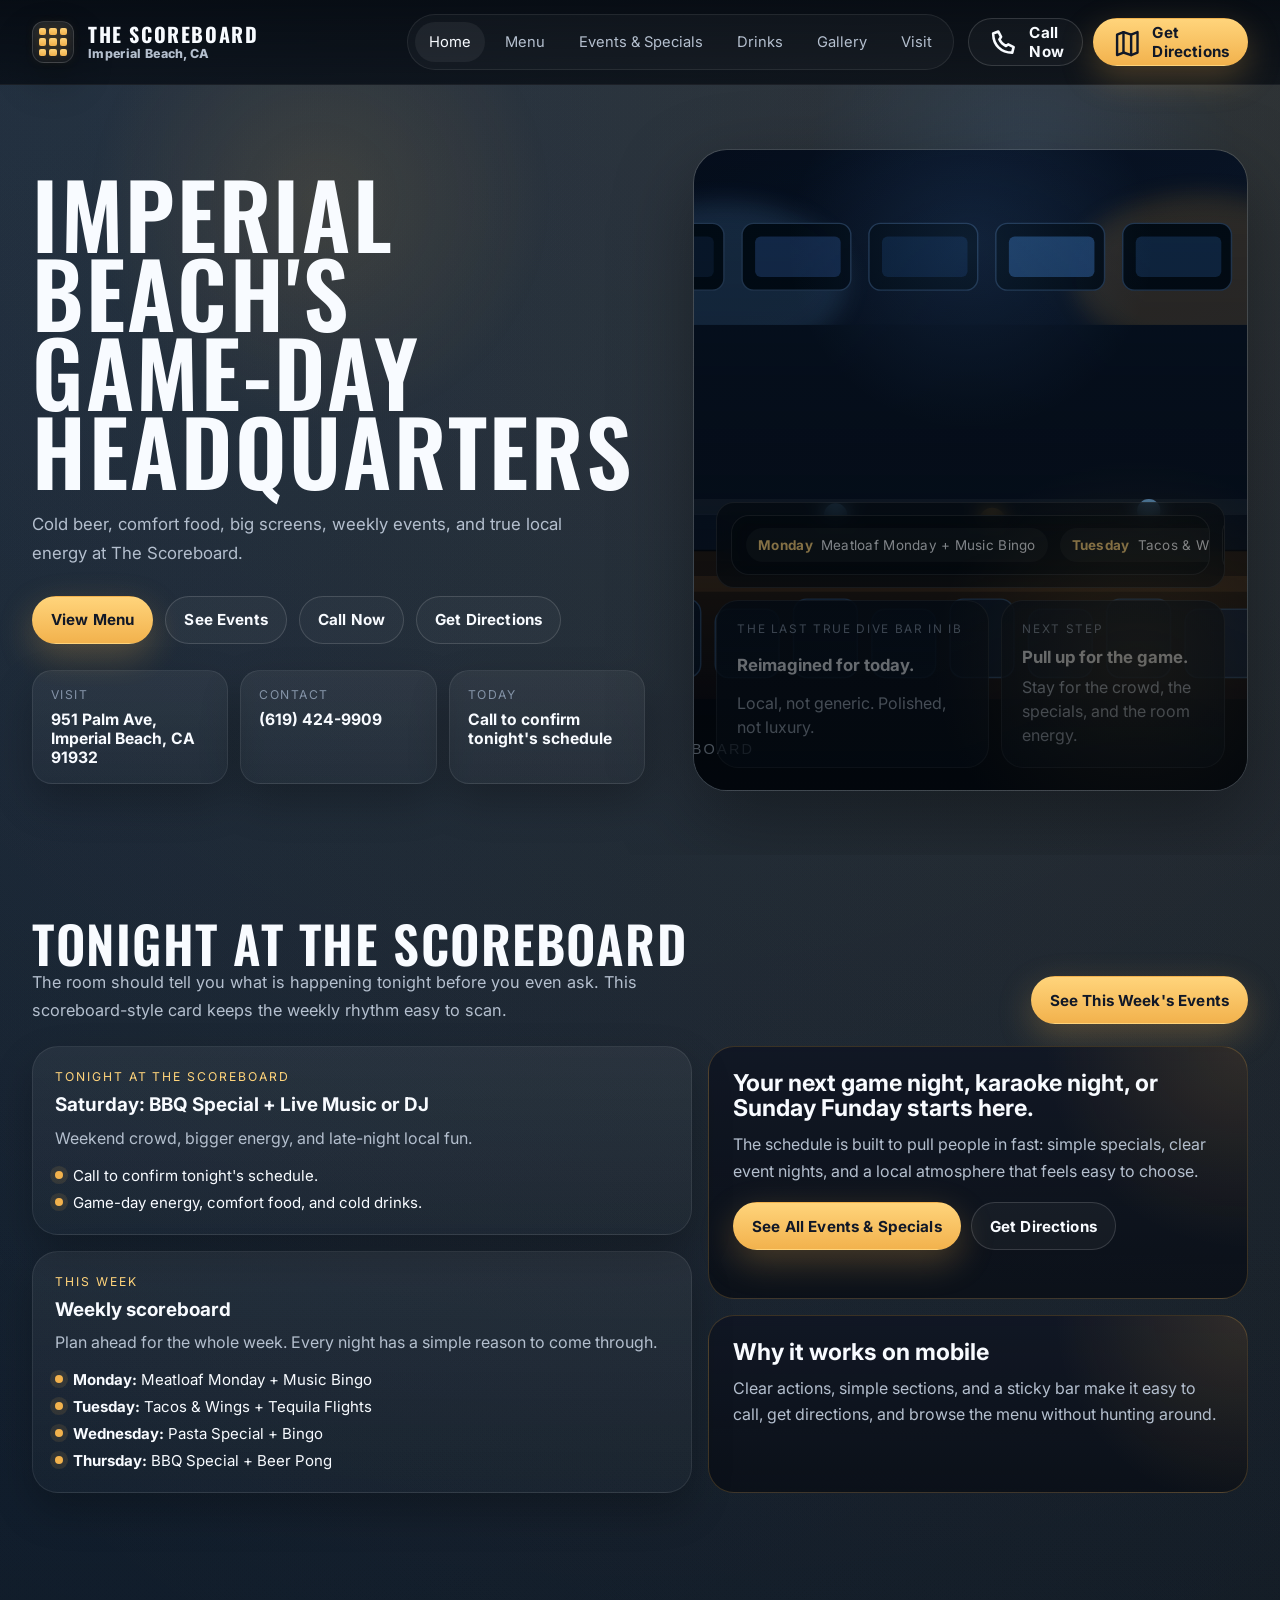
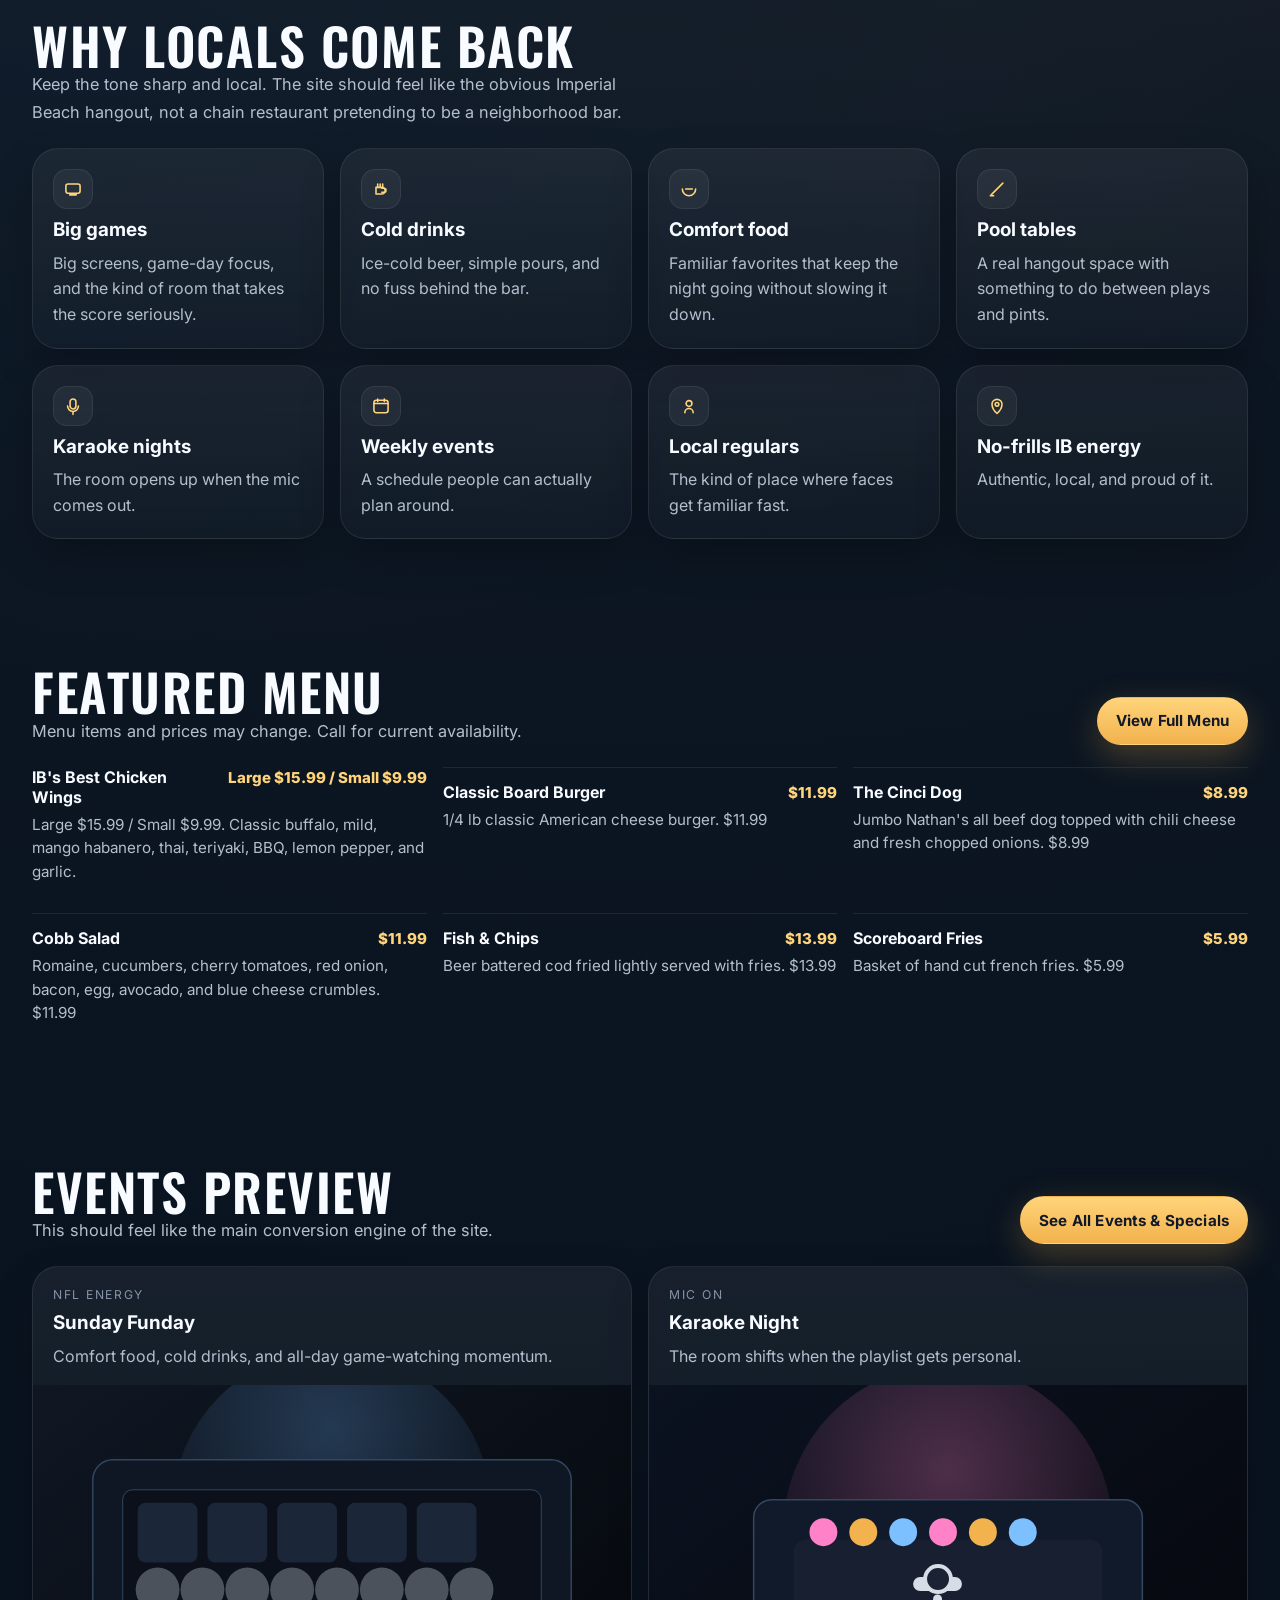
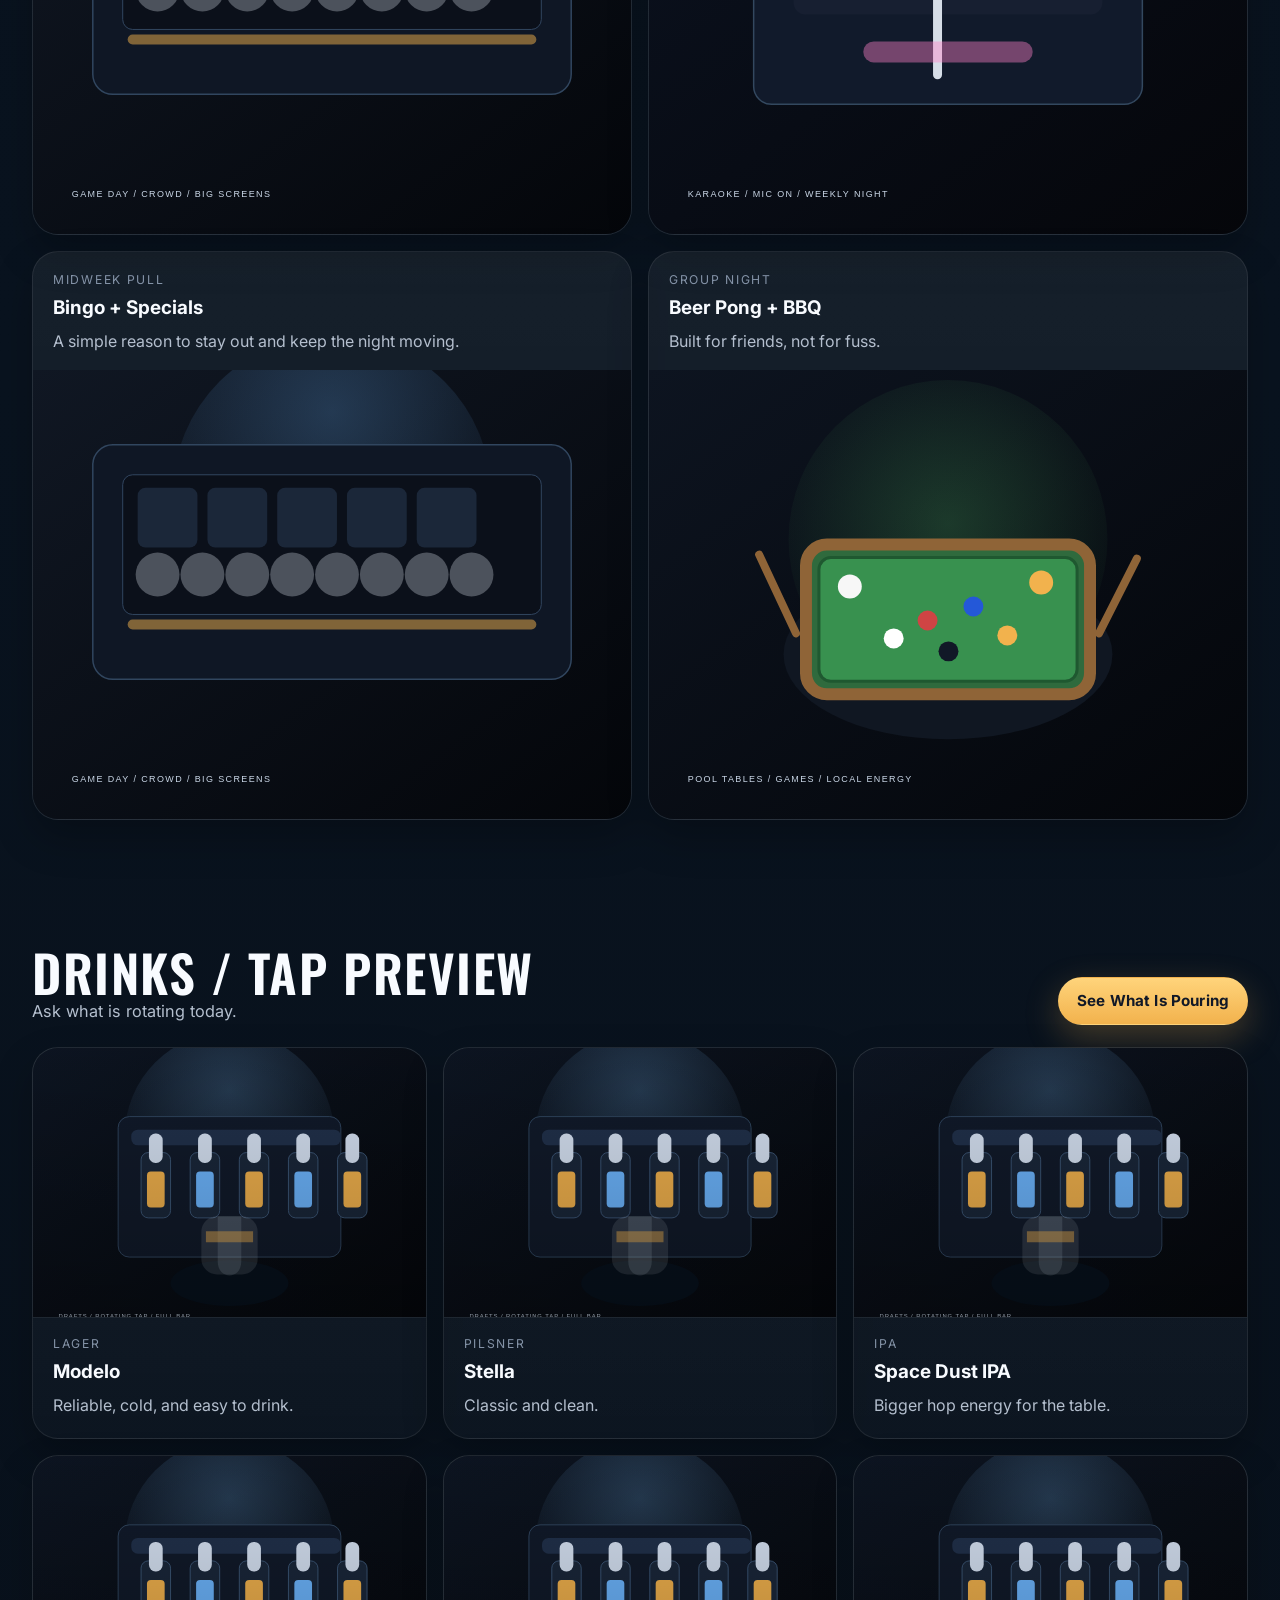
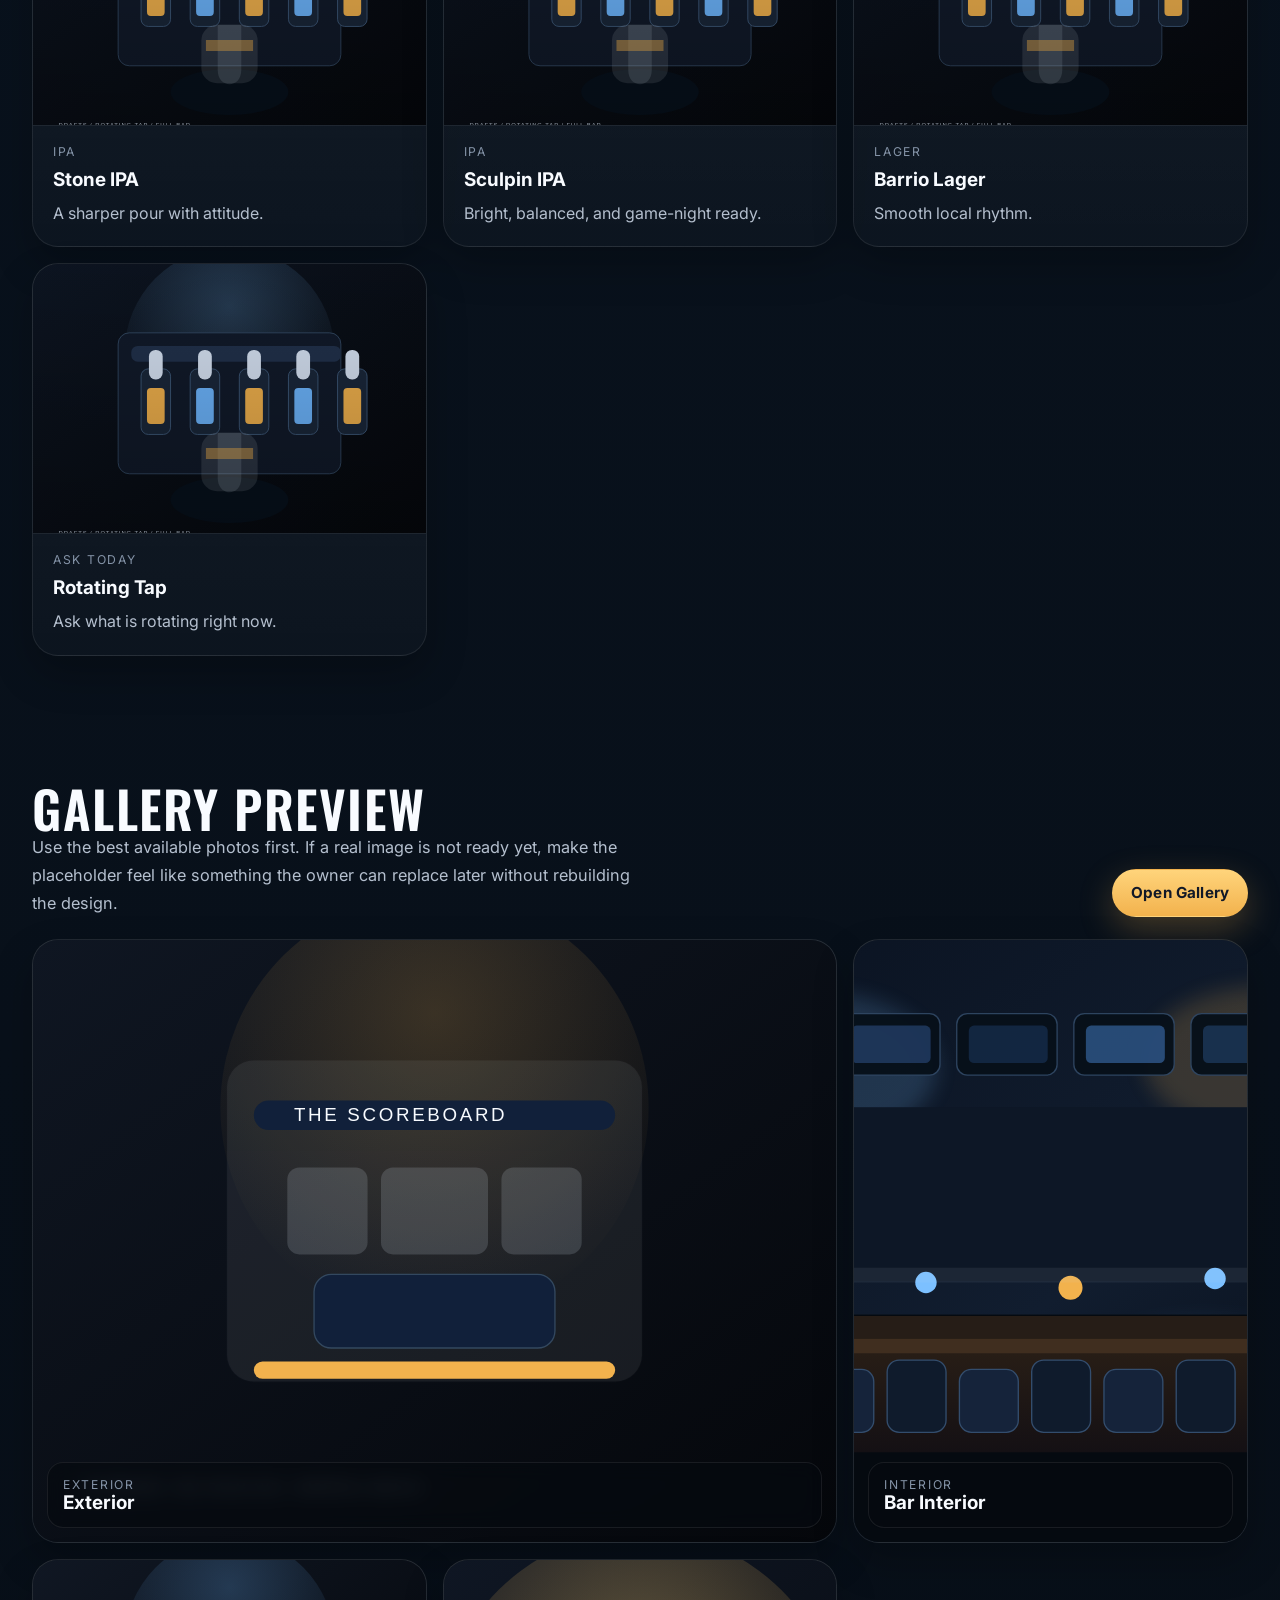
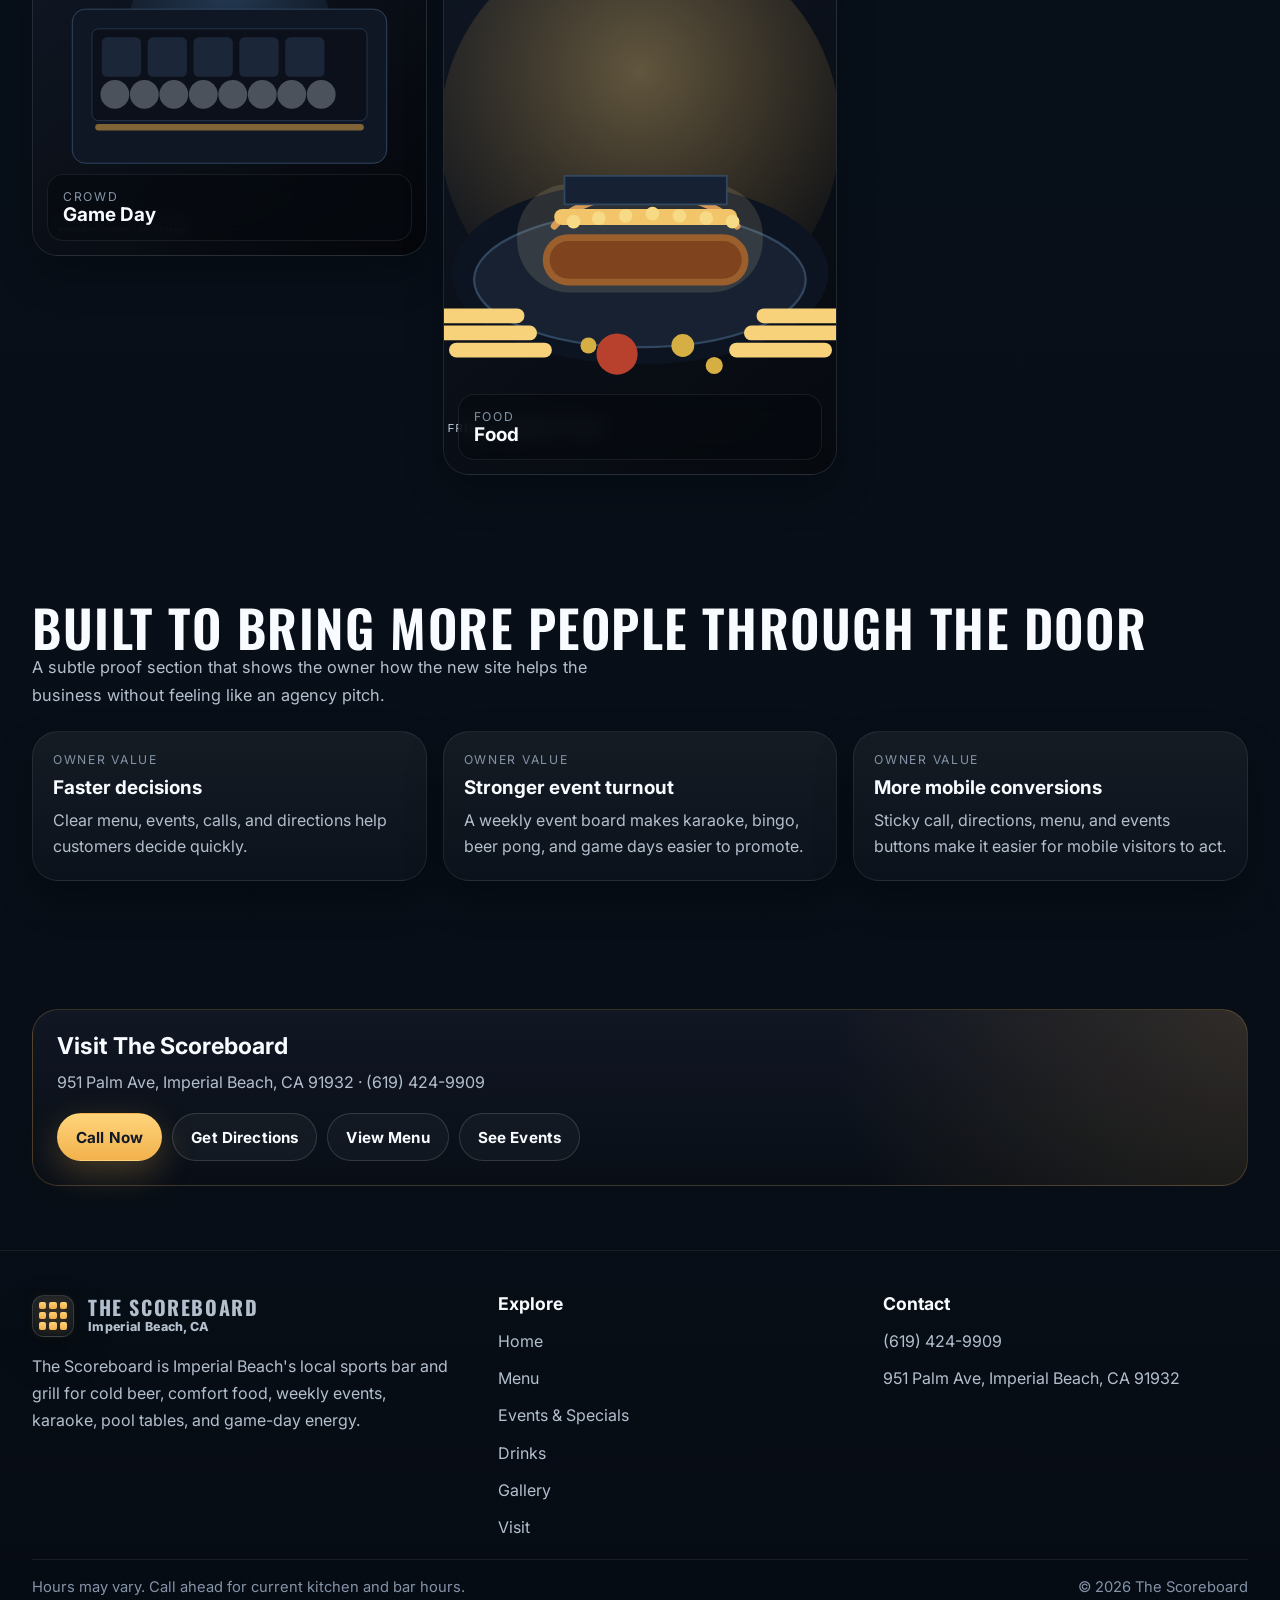
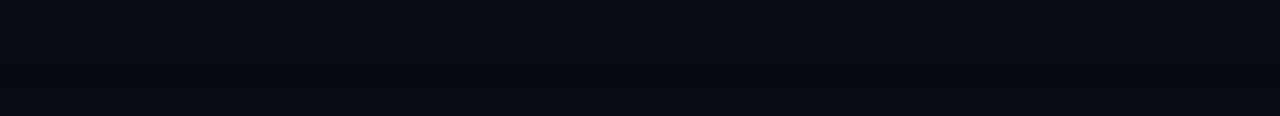
==== index.html @ 101a1db7 "Scoreboard workspace" ====
<!doctype html>
<html lang="en">
  <head>
    <meta charset="utf-8" />
    <meta name="viewport" content="width=device-width, initial-scale=1" />
    <title>The Scoreboard | Sports Bar & Grill in Imperial Beach, CA</title>
    <meta
      name="description"
      content="The Scoreboard is Imperial Beach's local sports bar and grill for cold beer, comfort food, weekly events, karaoke, pool tables, and game-day energy."
    />
    <meta name="theme-color" content="#07111d" />
    <link rel="stylesheet" href="/styles.css" />
  </head>
  <body data-page="home">
    <div data-header></div>
    <main>
      <section class="hero">
        <div class="site-shell hero-grid">
          <div class="hero-copy" data-reveal>
            <h1>Imperial Beach's Game-Day Headquarters</h1>
            <p>
              Cold beer, comfort food, big screens, weekly events, and true local energy at The Scoreboard.
            </p>
            <div class="hero-actions">
              <a class="button-accent" href="/menu/">View Menu</a>
              <a class="button" href="/events/">See Events</a>
              <a class="button-ghost" href="tel:+16194249909">Call Now</a>
              <a class="button-ghost" href="/visit/">Get Directions</a>
            </div>
            <div class="hero-meta">
              <div class="meta-card">
                <span>Visit</span>
                <strong>951 Palm Ave, Imperial Beach, CA 91932</strong>
              </div>
              <div class="meta-card">
                <span>Contact</span>
                <strong>(619) 424-9909</strong>
              </div>
              <div class="meta-card">
                <span>Today</span>
                <strong>Call to confirm tonight's schedule</strong>
              </div>
            </div>
          </div>
          <div class="hero-media" data-reveal>
            <div class="media-frame">
              <img
                src="/assets/interior.svg"
                alt="Dark, energetic sports bar interior with glowing screens and bar seating"
                loading="eager"
              />
              <div class="hero-stage">
                <div class="scoreboard-ticker" data-scoreboard-ticker></div>
                <div class="hero-info">
                  <div class="hero-callout">
                    <span class="label">The Last True Dive Bar in IB</span>
                    <strong>Reimagined for today.</strong>
                    <span>Local, not generic. Polished, not luxury.</span>
                  </div>
                  <div class="hero-callout">
                    <span class="label">Next step</span>
                    <strong>Pull up for the game.</strong>
                    <span>Stay for the crowd, the specials, and the room energy.</span>
                  </div>
                </div>
              </div>
            </div>
          </div>
        </div>
      </section>

      <section class="section">
        <div class="site-shell">
          <div class="section-header">
            <div>
              <h2>Tonight at The Scoreboard</h2>
              <p class="section-lead">
                The room should tell you what is happening tonight before you even ask. This scoreboard-style
                card keeps the weekly rhythm easy to scan.
              </p>
            </div>
            <div class="section-actions">
              <a class="button-accent" href="/events/">See This Week's Events</a>
            </div>
          </div>
          <div class="board-grid">
            <div class="stack" data-tonight></div>
            <div class="board-aside">
              <div class="banner">
                <h3>Your next game night, karaoke night, or Sunday Funday starts here.</h3>
                <p>
                  The schedule is built to pull people in fast: simple specials, clear event nights, and a
                  local atmosphere that feels easy to choose.
                </p>
                <div class="button-row">
                  <a class="button-accent" href="/events/">See All Events & Specials</a>
                  <a class="button" href="/visit/">Get Directions</a>
                </div>
              </div>
              <div class="banner">
                <h3>Why it works on mobile</h3>
                <p>
                  Clear actions, simple sections, and a sticky bar make it easy to call, get directions, and
                  browse the menu without hunting around.
                </p>
              </div>
            </div>
          </div>
        </div>
      </section>

      <section class="section">
        <div class="site-shell">
          <div class="section-header">
            <div>
              <h2>Why Locals Come Back</h2>
              <p class="section-lead">
                Keep the tone sharp and local. The site should feel like the obvious Imperial Beach hangout,
                not a chain restaurant pretending to be a neighborhood bar.
              </p>
            </div>
          </div>
          <div class="section-grid four" data-reasons></div>
        </div>
      </section>

      <section class="section">
        <div class="site-shell">
          <div class="section-header">
            <div>
              <h2>Featured Menu</h2>
              <p class="section-lead">
                Menu items and prices may change. Call for current availability.
              </p>
            </div>
            <div class="section-actions">
              <a class="button-accent" href="/menu/">View Full Menu</a>
            </div>
          </div>
          <div class="section-grid three" data-menu-preview></div>
        </div>
      </section>

      <section class="section">
        <div class="site-shell">
          <div class="section-header">
            <div>
              <h2>Events Preview</h2>
              <p class="section-lead">This should feel like the main conversion engine of the site.</p>
            </div>
            <div class="section-actions">
              <a class="button-accent" href="/events/">See All Events & Specials</a>
            </div>
          </div>
          <div class="section-grid two" data-events-preview></div>
        </div>
      </section>

      <section class="section">
        <div class="site-shell">
          <div class="section-header">
            <div>
              <h2>Drinks / Tap Preview</h2>
              <p class="section-lead">Ask what is rotating today.</p>
            </div>
            <div class="section-actions">
              <a class="button-accent" href="/drinks/">See What Is Pouring</a>
            </div>
          </div>
          <div class="section-grid three" data-taps-preview></div>
        </div>
      </section>

      <section class="section">
        <div class="site-shell">
          <div class="section-header">
            <div>
              <h2>Gallery Preview</h2>
              <p class="section-lead">
                Use the best available photos first. If a real image is not ready yet, make the placeholder
                feel like something the owner can replace later without rebuilding the design.
              </p>
            </div>
            <div class="section-actions">
              <a class="button-accent" href="/gallery/">Open Gallery</a>
            </div>
          </div>
          <div class="gallery-grid" data-gallery-preview></div>
        </div>
      </section>

      <section class="section">
        <div class="site-shell">
          <div class="section-header">
            <div>
              <h2>Built to Bring More People Through the Door</h2>
              <p class="section-lead">
                A subtle proof section that shows the owner how the new site helps the business without feeling
                like an agency pitch.
              </p>
            </div>
          </div>
          <div class="section-grid three" data-proof></div>
        </div>
      </section>

      <section class="section">
        <div class="site-shell">
          <div class="banner">
            <h3>Visit The Scoreboard</h3>
            <p>951 Palm Ave, Imperial Beach, CA 91932 · (619) 424-9909</p>
            <div class="button-row">
              <a class="button-accent" href="tel:+16194249909">Call Now</a>
              <a class="button" href="/visit/">Get Directions</a>
              <a class="button-ghost" href="/menu/">View Menu</a>
              <a class="button-ghost" href="/events/">See Events</a>
            </div>
          </div>
        </div>
      </section>
    </main>
    <div data-footer></div>
    <div data-mobile-cta></div>
    <script type="module" src="/site.js"></script>
    <script type="application/ld+json" data-jsonld>
      {
        "@context": "https://schema.org",
        "@type": ["BarOrPub", "Restaurant"],
        "name": "The Scoreboard",
        "url": "https://scoreboardib.wixsite.com/the-scoreboard",
        "telephone": "+1-619-424-9909",
        "address": {
          "@type": "PostalAddress",
          "streetAddress": "951 Palm Ave",
          "addressLocality": "Imperial Beach",
          "addressRegion": "CA",
          "postalCode": "91932",
          "addressCountry": "US"
        }
      }
    </script>
  </body>
</html>
---- styles.css ----
@import url("https://fonts.googleapis.com/css2?family=Inter:wght@400;500;600;700;800&family=Oswald:wght@400;500;600;700&display=swap");

:root {
  color-scheme: dark;
  --bg: #07111d;
  --bg-2: #0b1625;
  --panel: rgba(12, 22, 35, 0.82);
  --panel-strong: rgba(8, 15, 25, 0.92);
  --line: rgba(255, 255, 255, 0.08);
  --line-strong: rgba(255, 255, 255, 0.14);
  --text: #f8fbff;
  --muted: #b4bfce;
  --muted-2: #8493a7;
  --accent: #f2b24d;
  --accent-2: #ffd47b;
  --blue: #60a5fa;
  --shadow: 0 28px 80px rgba(0, 0, 0, 0.34);
  --shadow-soft: 0 18px 40px rgba(0, 0, 0, 0.24);
  --radius-xl: 34px;
  --radius-lg: 26px;
  --radius-md: 18px;
  --radius-sm: 14px;
  --max: 1220px;
  --shell: clamp(18px, 3vw, 32px);
}

*,
*::before,
*::after {
  box-sizing: border-box;
}

html {
  scroll-behavior: smooth;
}

body {
  margin: 0;
  min-height: 100vh;
  background:
    radial-gradient(circle at top left, rgba(96, 165, 250, 0.12), transparent 28%),
    radial-gradient(circle at top right, rgba(242, 178, 77, 0.12), transparent 24%),
    radial-gradient(circle at 50% 0%, rgba(255, 255, 255, 0.05), transparent 40%),
    linear-gradient(180deg, #07111d 0%, #09131f 44%, #070d15 100%);
  color: var(--text);
  font-family: "Inter", system-ui, sans-serif;
  letter-spacing: 0;
  -webkit-font-smoothing: antialiased;
  text-rendering: optimizeLegibility;
}

body::before {
  content: "";
  position: fixed;
  inset: 0;
  pointer-events: none;
  opacity: 0.22;
  background-image:
    linear-gradient(rgba(255, 255, 255, 0.035) 1px, transparent 1px),
    linear-gradient(90deg, rgba(255, 255, 255, 0.035) 1px, transparent 1px);
  background-size: 72px 72px;
  mask-image: linear-gradient(180deg, rgba(0, 0, 0, 0.9), transparent 82%);
}

a {
  color: inherit;
  text-decoration: none;
}

img {
  display: block;
  max-width: 100%;
}

button,
input,
textarea,
select {
  font: inherit;
}

::selection {
  background: rgba(242, 178, 77, 0.3);
  color: var(--text);
}

.site-shell {
  width: min(var(--max), calc(100vw - (var(--shell) * 2)));
  margin-inline: auto;
}

.site-header {
  position: sticky;
  top: 0;
  z-index: 40;
  border-bottom: 1px solid rgba(255, 255, 255, 0.08);
  backdrop-filter: blur(18px);
  background: linear-gradient(180deg, rgba(5, 10, 17, 0.92), rgba(5, 10, 17, 0.72));
}

.header-inner {
  min-height: 84px;
  display: flex;
  align-items: center;
  justify-content: space-between;
  gap: 18px;
}

.brand {
  display: inline-flex;
  align-items: center;
  gap: 14px;
  font-weight: 800;
  letter-spacing: 0.02em;
}

.brand strong {
  display: block;
  font-family: "Oswald", "Arial Narrow", sans-serif;
  font-size: 1.25rem;
  line-height: 1;
  text-transform: uppercase;
  letter-spacing: 0.08em;
}

.brand small {
  display: block;
  margin-top: 4px;
  color: var(--muted);
  font-size: 0.78rem;
  line-height: 1;
}

.brand-mark {
  width: 42px;
  height: 42px;
  display: grid;
  grid-template-columns: repeat(3, 1fr);
  gap: 3px;
  padding: 6px;
  border: 1px solid var(--line-strong);
  border-radius: 12px;
  background: linear-gradient(180deg, rgba(255, 255, 255, 0.08), rgba(255, 255, 255, 0.02));
  box-shadow: var(--shadow-soft);
}

.brand-mark span {
  border-radius: 2px;
  background: linear-gradient(180deg, var(--accent-2), var(--accent));
  box-shadow: 0 0 14px rgba(242, 178, 77, 0.4);
}

.header-tools {
  display: flex;
  align-items: center;
  gap: 14px;
}

.desktop-nav {
  display: flex;
  align-items: center;
  gap: 6px;
  padding: 7px;
  border: 1px solid var(--line);
  border-radius: 999px;
  background: rgba(255, 255, 255, 0.03);
}

.desktop-nav a {
  padding: 11px 14px;
  border-radius: 999px;
  color: var(--muted);
  font-size: 0.92rem;
  transition: background 180ms ease, color 180ms ease, transform 180ms ease;
}

.desktop-nav a:hover,
.desktop-nav a[aria-current="page"] {
  color: var(--text);
  background: rgba(255, 255, 255, 0.06);
}

.nav-actions {
  display: flex;
  align-items: center;
  gap: 10px;
}

.button,
.button-ghost,
.button-accent,
.mobile-action {
  display: inline-flex;
  align-items: center;
  justify-content: center;
  gap: 10px;
  border-radius: 999px;
  border: 1px solid transparent;
  min-height: 48px;
  padding: 0 18px;
  font-weight: 700;
  font-size: 0.95rem;
  letter-spacing: 0.01em;
  transition: transform 180ms ease, background 180ms ease, border-color 180ms ease, box-shadow 180ms ease, color 180ms ease;
}

.button-accent {
  background: linear-gradient(180deg, var(--accent-2), var(--accent));
  color: #111827;
  box-shadow: 0 12px 34px rgba(242, 178, 77, 0.26);
}

.button-accent:hover,
.button-ghost:hover,
.button:hover,
.mobile-action:hover,
.desktop-nav a:hover {
  transform: translateY(-1px);
}

.button-ghost {
  border-color: var(--line-strong);
  background: rgba(255, 255, 255, 0.03);
  color: var(--text);
}

.button {
  border-color: var(--line-strong);
  background: rgba(255, 255, 255, 0.04);
  color: var(--text);
}

.menu-toggle {
  display: none;
}

.mobile-nav {
  display: none;
  position: relative;
}

.mobile-nav summary {
  list-style: none;
  cursor: pointer;
  min-height: 46px;
  display: inline-flex;
  align-items: center;
  gap: 8px;
  padding: 0 16px;
  border-radius: 999px;
  border: 1px solid var(--line-strong);
  background: rgba(255, 255, 255, 0.04);
  color: var(--text);
  font-weight: 700;
}

.mobile-nav summary::-webkit-details-marker {
  display: none;
}

.mobile-nav-panel {
  position: absolute;
  top: calc(100% + 12px);
  right: 0;
  min-width: 240px;
  padding: 12px;
  border: 1px solid var(--line);
  border-radius: 20px;
  background: rgba(8, 14, 24, 0.98);
  box-shadow: var(--shadow);
}

.mobile-nav-panel a {
  display: block;
  padding: 12px 14px;
  border-radius: 14px;
  color: var(--muted);
}

.mobile-nav-panel a:hover,
.mobile-nav-panel a[aria-current="page"] {
  color: var(--text);
  background: rgba(255, 255, 255, 0.06);
}

.hero,
.section {
  padding: clamp(32px, 5vw, 70px) 0;
}

.hero {
  position: relative;
  overflow: clip;
}

.hero::before {
  content: "";
  position: absolute;
  inset: 0;
  background:
    radial-gradient(circle at 25% 15%, rgba(242, 178, 77, 0.12), transparent 20%),
    radial-gradient(circle at 80% 10%, rgba(96, 165, 250, 0.12), transparent 18%);
  pointer-events: none;
}

.hero-grid {
  display: grid;
  grid-template-columns: minmax(0, 1.05fr) minmax(380px, 0.95fr);
  gap: clamp(26px, 4vw, 48px);
  align-items: center;
}

.eyebrow {
  display: inline-flex;
  align-items: center;
  gap: 8px;
  padding: 8px 14px;
  border: 1px solid var(--line);
  border-radius: 999px;
  color: var(--muted);
  background: rgba(255, 255, 255, 0.03);
  font-size: 0.85rem;
}

.hero h1,
.page-hero h1,
.section h2 {
  margin: 0;
  font-family: "Oswald", "Arial Narrow", sans-serif;
  font-weight: 600;
  text-transform: uppercase;
  letter-spacing: 0.03em;
}

.hero h1 {
  max-width: 11ch;
  margin-top: 18px;
  font-size: clamp(3.4rem, 7vw, 6.8rem);
  line-height: 0.88;
}

.hero-copy p,
.page-hero p,
.section-lead {
  margin: 0;
  max-width: 62ch;
  color: var(--muted);
  line-height: 1.72;
  font-size: 1.02rem;
}

.hero-copy p {
  margin-top: 20px;
  max-width: 50ch;
  font-size: 1.05rem;
}

.hero-actions,
.section-actions,
.page-actions {
  display: flex;
  flex-wrap: wrap;
  gap: 12px;
  margin-top: 28px;
}

.button-row {
  display: flex;
  flex-wrap: wrap;
  gap: 10px;
}

.hero-meta {
  display: grid;
  grid-template-columns: repeat(3, minmax(0, 1fr));
  gap: 12px;
  margin-top: 26px;
}

.meta-card,
.panel,
.score-card,
.menu-card,
.tap-card,
.reason-card,
.proof-card,
.event-card,
.gallery-card,
.visit-card,
.board-card,
.day-card {
  border: 1px solid var(--line);
  background: linear-gradient(180deg, rgba(255, 255, 255, 0.055), rgba(255, 255, 255, 0.02));
  box-shadow: var(--shadow-soft);
}

.meta-card {
  padding: 16px 18px;
  border-radius: 20px;
}

.meta-card span {
  display: block;
  color: var(--muted-2);
  font-size: 0.76rem;
  text-transform: uppercase;
  letter-spacing: 0.12em;
}

.meta-card strong {
  display: block;
  margin-top: 8px;
  font-size: 0.98rem;
}

.hero-media {
  position: relative;
}

.media-frame {
  position: relative;
  overflow: clip;
  min-height: 640px;
  border: 1px solid var(--line);
  border-radius: var(--radius-xl);
  background: linear-gradient(180deg, rgba(255, 255, 255, 0.06), rgba(255, 255, 255, 0.02));
  box-shadow: var(--shadow);
}

.media-frame img {
  width: 100%;
  height: 100%;
  min-height: 640px;
  object-fit: cover;
  filter: saturate(1.06) contrast(1.05);
  transform: scale(1.02);
}

.media-frame::after {
  content: "";
  position: absolute;
  inset: 0;
  background:
    linear-gradient(180deg, rgba(3, 8, 13, 0.15), rgba(3, 8, 13, 0.7)),
    radial-gradient(circle at 50% 15%, rgba(96, 165, 250, 0.16), transparent 30%),
    radial-gradient(circle at 80% 80%, rgba(242, 178, 77, 0.18), transparent 30%);
  pointer-events: none;
}

.hero-stage {
  position: absolute;
  inset: auto 22px 22px 22px;
  display: grid;
  gap: 12px;
}

.scoreboard-ticker,
.ticker-track {
  overflow: hidden;
  display: flex;
  gap: 12px;
  padding: 12px 14px;
  border-radius: 18px;
  border: 1px solid rgba(255, 255, 255, 0.12);
  background: rgba(5, 10, 16, 0.7);
  backdrop-filter: blur(10px);
}

.ticker-track {
  width: max-content;
  min-width: 100%;
  animation: ticker 28s linear infinite;
}

.ticker-pill {
  display: inline-flex;
  align-items: center;
  gap: 8px;
  white-space: nowrap;
  padding: 9px 12px;
  border-radius: 999px;
  background: rgba(255, 255, 255, 0.05);
  color: var(--text);
  font-size: 0.84rem;
  letter-spacing: 0.02em;
}

.ticker-pill b {
  color: var(--accent-2);
}

.hero-info {
  display: grid;
  gap: 12px;
  grid-template-columns: 1.1fr 0.9fr;
}

.hero-callout {
  display: grid;
  gap: 8px;
  padding: 20px;
  border-radius: 22px;
  background: linear-gradient(180deg, rgba(8, 16, 27, 0.92), rgba(8, 16, 27, 0.7));
  border: 1px solid rgba(255, 255, 255, 0.1);
}

.hero-callout .label {
  color: var(--muted-2);
  font-size: 0.74rem;
  text-transform: uppercase;
  letter-spacing: 0.14em;
}

.hero-callout strong {
  font-size: 1.05rem;
}

.hero-callout span {
  color: var(--muted);
  line-height: 1.5;
}

.section h2 {
  font-size: clamp(2rem, 4vw, 3.4rem);
  line-height: 0.96;
}

.section-header {
  display: flex;
  flex-wrap: wrap;
  align-items: end;
  justify-content: space-between;
  gap: 18px;
  margin-bottom: 22px;
}

.section-header .section-lead {
  max-width: 62ch;
}

.section-grid {
  display: grid;
  gap: 16px;
}

.section-grid.two {
  grid-template-columns: repeat(2, minmax(0, 1fr));
}

.section-grid.three {
  grid-template-columns: repeat(3, minmax(0, 1fr));
}

.section-grid.four {
  grid-template-columns: repeat(4, minmax(0, 1fr));
}

.section-grid.five {
  grid-template-columns: repeat(5, minmax(0, 1fr));
}

.score-card,
.reason-card,
.menu-card,
.tap-card,
.proof-card,
.event-card,
.gallery-card,
.visit-card,
.board-card,
.day-card {
  position: relative;
  overflow: clip;
  border-radius: var(--radius-lg);
}

.score-card {
  padding: 22px;
}

.score-card .day {
  color: var(--accent-2);
  font-size: 0.76rem;
  text-transform: uppercase;
  letter-spacing: 0.16em;
}

.score-card h3,
.reason-card h3,
.menu-card h3,
.tap-card h3,
.proof-card h3,
.event-card h3,
.gallery-card h3,
.visit-card h3,
.board-card h3,
.day-card h3 {
  margin: 10px 0 0;
  font-size: 1.18rem;
  line-height: 1.15;
}

.score-card p,
.reason-card p,
.menu-card p,
.tap-card p,
.proof-card p,
.event-card p,
.gallery-card p,
.visit-card p,
.board-card p,
.day-card p {
  margin: 10px 0 0;
  color: var(--muted);
  line-height: 1.6;
}

.score-card ul,
.menu-card ul,
.tap-card ul,
.event-card ul {
  margin: 14px 0 0;
  padding: 0;
  list-style: none;
  display: grid;
  gap: 8px;
}

.score-card li,
.menu-card li,
.tap-card li,
.event-card li {
  display: flex;
  align-items: center;
  gap: 10px;
  color: var(--text);
  font-size: 0.94rem;
}

.dot {
  width: 8px;
  height: 8px;
  border-radius: 999px;
  background: var(--accent);
  box-shadow: 0 0 0 5px rgba(242, 178, 77, 0.11);
  flex: 0 0 auto;
}

.reason-card,
.proof-card,
.menu-card,
.tap-card,
.event-card,
.visit-card {
  padding: 20px;
}

.reason-card {
  min-height: 160px;
}

.reason-icon,
.card-icon {
  width: 40px;
  height: 40px;
  display: grid;
  place-items: center;
  border-radius: 14px;
  background: rgba(255, 255, 255, 0.05);
  border: 1px solid rgba(255, 255, 255, 0.07);
  color: var(--accent-2);
}

.reason-icon svg,
.card-icon svg {
  width: 20px;
  height: 20px;
}

.menu-card .tag,
.tap-card .tag,
.event-card .tag,
.proof-card .tag,
.gallery-card .tag,
.visit-card .tag,
.day-card .tag {
  color: var(--muted-2);
  font-size: 0.76rem;
  text-transform: uppercase;
  letter-spacing: 0.14em;
}

.menu-card .cost,
.tap-card .cost {
  display: inline-flex;
  align-items: center;
  gap: 8px;
  margin-top: 14px;
  padding: 8px 12px;
  border-radius: 999px;
  background: rgba(255, 255, 255, 0.05);
  border: 1px solid rgba(255, 255, 255, 0.07);
  color: var(--accent-2);
  font-size: 0.82rem;
}

.menu-card img,
.gallery-card img,
.hero-thumb img {
  width: 100%;
  height: 100%;
  object-fit: cover;
}

.menu-card .thumb,
.tap-card .thumb,
.gallery-card .thumb,
.visit-card .thumb {
  margin: -20px -20px 18px;
  border-bottom: 1px solid rgba(255, 255, 255, 0.06);
  aspect-ratio: 4 / 3;
  overflow: hidden;
  position: relative;
}

.menu-card .thumb::after,
.tap-card .thumb::after,
.gallery-card .thumb::after,
.visit-card .thumb::after {
  content: "";
  position: absolute;
  inset: 0;
  background: linear-gradient(180deg, rgba(0, 0, 0, 0.04), rgba(0, 0, 0, 0.28));
}

.menu-card .thumb.small,
.tap-card .thumb.small {
  aspect-ratio: 16 / 11;
}

.panel {
  padding: 22px;
  border-radius: var(--radius-lg);
}

.panel-header {
  display: flex;
  align-items: center;
  justify-content: space-between;
  gap: 16px;
  margin-bottom: 18px;
}

.panel-header h3 {
  margin: 0;
  font-size: 1.18rem;
}

.menu-section {
  margin-top: 18px;
  padding: 22px;
  border: 1px solid var(--line);
  border-radius: var(--radius-lg);
  background: linear-gradient(180deg, rgba(255, 255, 255, 0.045), rgba(255, 255, 255, 0.018));
  box-shadow: var(--shadow-soft);
}

.menu-section .section-header {
  margin-bottom: 16px;
  align-items: center;
}

.menu-section .section-header h2 {
  margin: 0;
}

.menu-list {
  columns: 2 360px;
  column-gap: 16px;
}

.menu-row {
  break-inside: avoid;
  padding: 14px 0;
  border-top: 1px solid rgba(255, 255, 255, 0.08);
}

.menu-row:first-child {
  border-top: 0;
  padding-top: 0;
}

.menu-row-head {
  display: flex;
  align-items: baseline;
  justify-content: space-between;
  gap: 16px;
}

.menu-row h3 {
  margin: 0;
  font-family: "Inter", system-ui, sans-serif;
  font-size: 1rem;
  font-weight: 700;
  line-height: 1.25;
  text-transform: none;
  letter-spacing: 0;
}

.menu-row .price {
  color: var(--accent-2);
  font-size: 0.94rem;
  font-weight: 800;
  white-space: nowrap;
}

.menu-row p {
  margin: 6px 0 0;
  color: var(--muted);
  line-height: 1.55;
  font-size: 0.95rem;
}

.chips,
.filters {
  display: flex;
  flex-wrap: wrap;
  gap: 10px;
}

.chip,
.filter-chip {
  display: inline-flex;
  align-items: center;
  justify-content: center;
  min-height: 42px;
  padding: 0 14px;
  border-radius: 999px;
  border: 1px solid rgba(255, 255, 255, 0.1);
  background: rgba(255, 255, 255, 0.03);
  color: var(--muted);
  cursor: pointer;
  transition: background 180ms ease, color 180ms ease, border-color 180ms ease, transform 180ms ease;
}

.chip:hover,
.filter-chip:hover,
.chip.is-active,
.filter-chip.is-active {
  background: rgba(242, 178, 77, 0.12);
  color: var(--text);
  border-color: rgba(242, 178, 77, 0.35);
}

.search-row {
  display: grid;
  grid-template-columns: 1fr auto;
  gap: 10px;
  margin: 18px 0 0;
}

.search-row input {
  width: 100%;
  min-height: 48px;
  padding: 0 16px;
  border-radius: 14px;
  border: 1px solid rgba(255, 255, 255, 0.1);
  background: rgba(255, 255, 255, 0.03);
  color: var(--text);
}

.search-row input::placeholder {
  color: var(--muted-2);
}

.board-grid {
  display: grid;
  grid-template-columns: 1.1fr 0.9fr;
  gap: 16px;
}

.day-board {
  padding: 18px;
}

.day-board .week {
  display: grid;
  grid-template-columns: repeat(7, minmax(0, 1fr));
  gap: 10px;
}

.day-card {
  padding: 16px;
  min-height: 182px;
}

.day-card.is-current {
  border-color: rgba(242, 178, 77, 0.42);
  box-shadow: 0 18px 45px rgba(242, 178, 77, 0.12);
}

.day-card .abbr {
  display: inline-flex;
  align-items: center;
  justify-content: center;
  width: 34px;
  height: 34px;
  border-radius: 999px;
  background: rgba(255, 255, 255, 0.06);
  color: var(--accent-2);
  font-size: 0.76rem;
  text-transform: uppercase;
  letter-spacing: 0.14em;
}

.day-card .special {
  margin-top: 14px;
  font-weight: 700;
  line-height: 1.35;
}

.day-card .mini {
  margin-top: 12px;
  color: var(--muted);
  font-size: 0.92rem;
  line-height: 1.55;
}

.board-aside {
  display: grid;
  gap: 16px;
}

.banner {
  padding: 24px;
  border-radius: var(--radius-lg);
  border: 1px solid rgba(242, 178, 77, 0.2);
  background:
    radial-gradient(circle at top right, rgba(242, 178, 77, 0.14), transparent 34%),
    linear-gradient(180deg, rgba(17, 23, 36, 0.98), rgba(10, 15, 23, 0.88));
}

.banner h3 {
  margin: 0;
  font-size: 1.45rem;
  line-height: 1.08;
}

.banner p {
  margin-top: 10px;
  color: var(--muted);
  line-height: 1.65;
}

.banner .button-row {
  margin-top: 18px;
  display: flex;
  flex-wrap: wrap;
  gap: 10px;
}

.gallery-grid {
  display: grid;
  grid-template-columns: repeat(12, minmax(0, 1fr));
  gap: 16px;
}

.gallery-card {
  min-height: 250px;
  grid-column: span 4;
}

.gallery-card.wide {
  grid-column: span 8;
}

.gallery-card.tall {
  grid-row: span 2;
  min-height: 516px;
}

.gallery-card .overlay {
  position: absolute;
  inset: auto 14px 14px 14px;
  padding: 14px 15px;
  border-radius: 16px;
  background: rgba(6, 10, 16, 0.72);
  border: 1px solid rgba(255, 255, 255, 0.08);
  backdrop-filter: blur(10px);
}

.gallery-card h3 {
  margin-top: 0;
}

.visit-layout {
  display: grid;
  grid-template-columns: 0.92fr 1.08fr;
  gap: 16px;
}

.map-frame {
  min-height: 100%;
  border-radius: var(--radius-lg);
  border: 1px solid var(--line);
  overflow: clip;
  background:
    radial-gradient(circle at 20% 20%, rgba(96, 165, 250, 0.2), transparent 18%),
    radial-gradient(circle at 70% 40%, rgba(242, 178, 77, 0.16), transparent 18%),
    linear-gradient(180deg, rgba(7, 12, 18, 0.98), rgba(12, 22, 35, 0.98));
  position: relative;
}

.map-grid {
  position: absolute;
  inset: 0;
  opacity: 0.4;
  background-image:
    linear-gradient(rgba(255, 255, 255, 0.07) 1px, transparent 1px),
    linear-gradient(90deg, rgba(255, 255, 255, 0.07) 1px, transparent 1px);
  background-size: 72px 72px;
}

.map-pin {
  position: absolute;
  left: 58%;
  top: 50%;
  transform: translate(-50%, -50%);
  width: 88px;
  height: 88px;
  border-radius: 50%;
  border: 1px solid rgba(242, 178, 77, 0.38);
  background: radial-gradient(circle, rgba(242, 178, 77, 0.3), rgba(242, 178, 77, 0.05) 70%);
  display: grid;
  place-items: center;
  box-shadow: 0 0 0 18px rgba(242, 178, 77, 0.06);
}

.map-pin svg {
  width: 28px;
  height: 28px;
  color: var(--accent-2);
}

.map-label {
  position: absolute;
  left: 18px;
  bottom: 18px;
  max-width: 280px;
  padding: 16px;
  border-radius: 18px;
  background: rgba(6, 10, 16, 0.78);
  border: 1px solid rgba(255, 255, 255, 0.08);
  backdrop-filter: blur(10px);
}

.map-label strong {
  display: block;
  font-size: 1rem;
}

.map-label span {
  display: block;
  margin-top: 6px;
  color: var(--muted);
  line-height: 1.5;
}

.footer {
  padding: 42px 0 120px;
  border-top: 1px solid rgba(255, 255, 255, 0.08);
  background: linear-gradient(180deg, rgba(4, 9, 15, 0.04), rgba(4, 9, 15, 0.4));
}

.footer-grid {
  display: grid;
  grid-template-columns: 1.1fr 0.9fr 0.9fr;
  gap: 20px;
}

.footer p,
.footer a {
  color: var(--muted);
  line-height: 1.7;
}

.footer h3 {
  margin: 0 0 14px;
  font-size: 1.1rem;
}

.footer-links {
  display: grid;
  gap: 10px;
}

.footer-links a {
  width: fit-content;
}

.footer-links a:hover {
  color: var(--text);
}

.footer-note {
  margin-top: 18px;
  padding-top: 18px;
  border-top: 1px solid rgba(255, 255, 255, 0.08);
  display: flex;
  flex-wrap: wrap;
  justify-content: space-between;
  gap: 12px;
  color: var(--muted-2);
  font-size: 0.92rem;
}

.mobile-cta {
  position: fixed;
  inset: auto 0 0 0;
  z-index: 50;
  display: none;
  padding: 10px;
  background: linear-gradient(180deg, rgba(7, 17, 29, 0), rgba(7, 17, 29, 0.96) 24%);
}

.mobile-cta .inner {
  display: grid;
  grid-template-columns: repeat(4, minmax(0, 1fr));
  gap: 8px;
}

.mobile-action {
  min-height: 54px;
  padding: 0 12px;
  background: rgba(255, 255, 255, 0.05);
  border-color: rgba(255, 255, 255, 0.1);
  font-size: 0.84rem;
  text-align: center;
}

.page-hero {
  padding: clamp(34px, 6vw, 70px) 0 26px;
}

.page-hero .eyebrow {
  margin-bottom: 18px;
}

.page-hero h1 {
  font-size: clamp(2.8rem, 6vw, 5.8rem);
  line-height: 0.92;
  max-width: 10ch;
}

.page-hero .page-actions {
  margin-top: 24px;
}

.center-note {
  margin-top: 12px;
  color: var(--muted-2);
  font-size: 0.92rem;
}

.stack {
  display: grid;
  gap: 16px;
}

.hidden {
  display: none !important;
}

[data-reveal] {
  opacity: 0;
  transform: translateY(18px);
  transition: opacity 700ms ease, transform 700ms ease;
}

[data-reveal].is-visible {
  opacity: 1;
  transform: translateY(0);
}

.visually-hidden {
  position: absolute;
  width: 1px;
  height: 1px;
  padding: 0;
  margin: -1px;
  overflow: hidden;
  clip: rect(0, 0, 0, 0);
  white-space: nowrap;
  border: 0;
}

@keyframes ticker {
  from {
    transform: translateX(0);
  }
  to {
    transform: translateX(-50%);
  }
}

@media (max-width: 1120px) {
  .hero-grid,
  .board-grid,
  .visit-layout,
  .footer-grid {
    grid-template-columns: 1fr;
  }

  .section-grid.five {
    grid-template-columns: repeat(3, minmax(0, 1fr));
  }

  .gallery-card,
  .gallery-card.wide,
  .gallery-card.tall {
    grid-column: span 6;
    grid-row: auto;
    min-height: 240px;
  }

  .day-board .week {
    grid-template-columns: repeat(3, minmax(0, 1fr));
  }
}

@media (max-width: 860px) {
  .desktop-nav,
  .nav-actions {
    display: none;
  }

  .mobile-nav {
    display: block;
  }

  .hero h1 {
    max-width: 9ch;
    font-size: clamp(2.9rem, 13vw, 4.8rem);
  }

  .hero-meta,
  .section-grid.two,
  .section-grid.three,
  .section-grid.four,
  .section-grid.five {
    grid-template-columns: 1fr;
  }

  .mobile-cta {
    display: block;
  }

  .media-frame {
    min-height: 430px;
  }

  .media-frame img {
    min-height: 430px;
  }

  .hero-stage {
    inset: auto 14px 14px 14px;
  }

  .day-board .week {
    grid-template-columns: repeat(2, minmax(0, 1fr));
  }

  .gallery-card,
  .gallery-card.wide,
  .gallery-card.tall {
    grid-column: span 12;
  }

  .search-row {
    grid-template-columns: 1fr;
  }
}

@media (max-width: 560px) {
  .site-shell {
    width: min(var(--max), calc(100vw - 28px));
  }

  .header-inner {
    min-height: 74px;
  }

  .brand small {
    display: none;
  }

  .day-board .week {
    grid-template-columns: 1fr;
  }

  .scoreboard-ticker,
  .ticker-track {
    padding: 10px 12px;
  }

  .hero-actions,
  .page-actions,
  .section-actions {
    gap: 10px;
  }

  .button,
  .button-accent,
  .button-ghost {
    min-height: 46px;
    padding-inline: 15px;
  }

  .mobile-action {
    min-height: 50px;
    font-size: 0.78rem;
    padding-inline: 8px;
  }

  .footer {
    padding-bottom: 130px;
  }
}
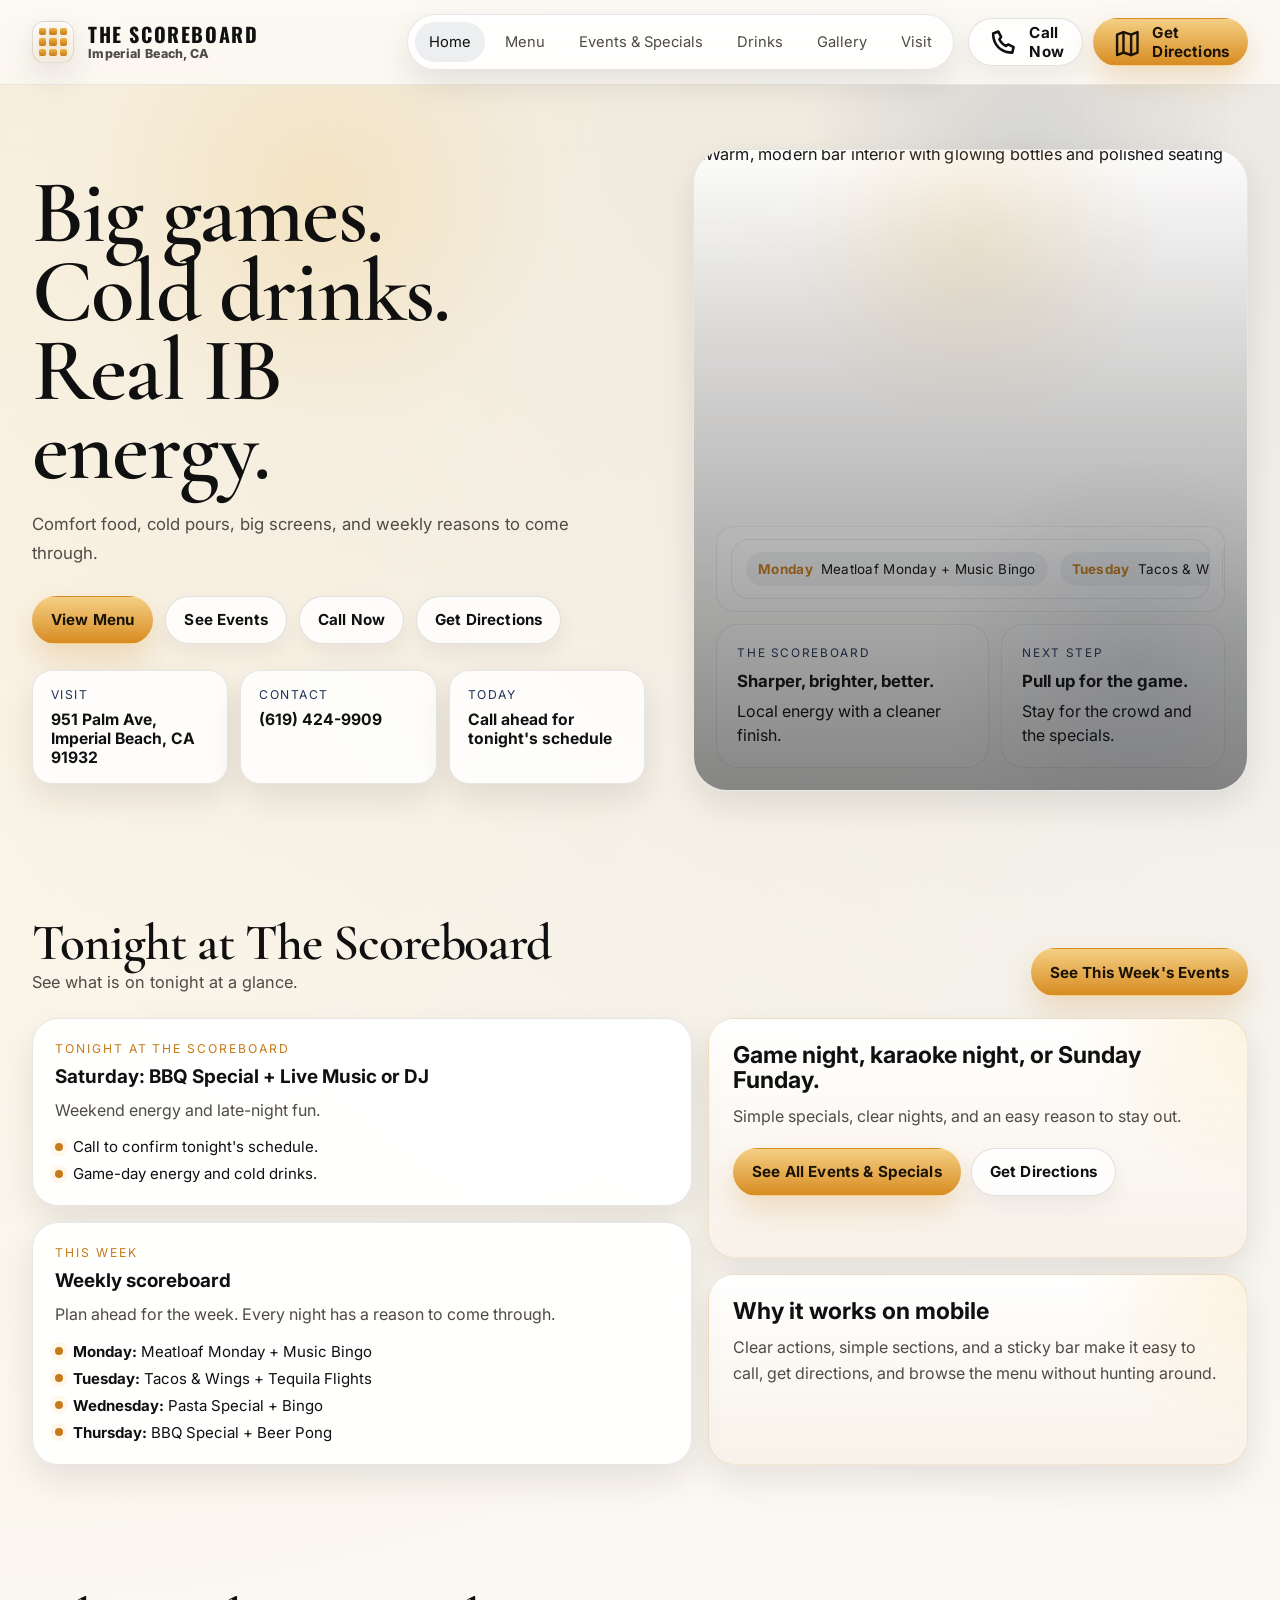
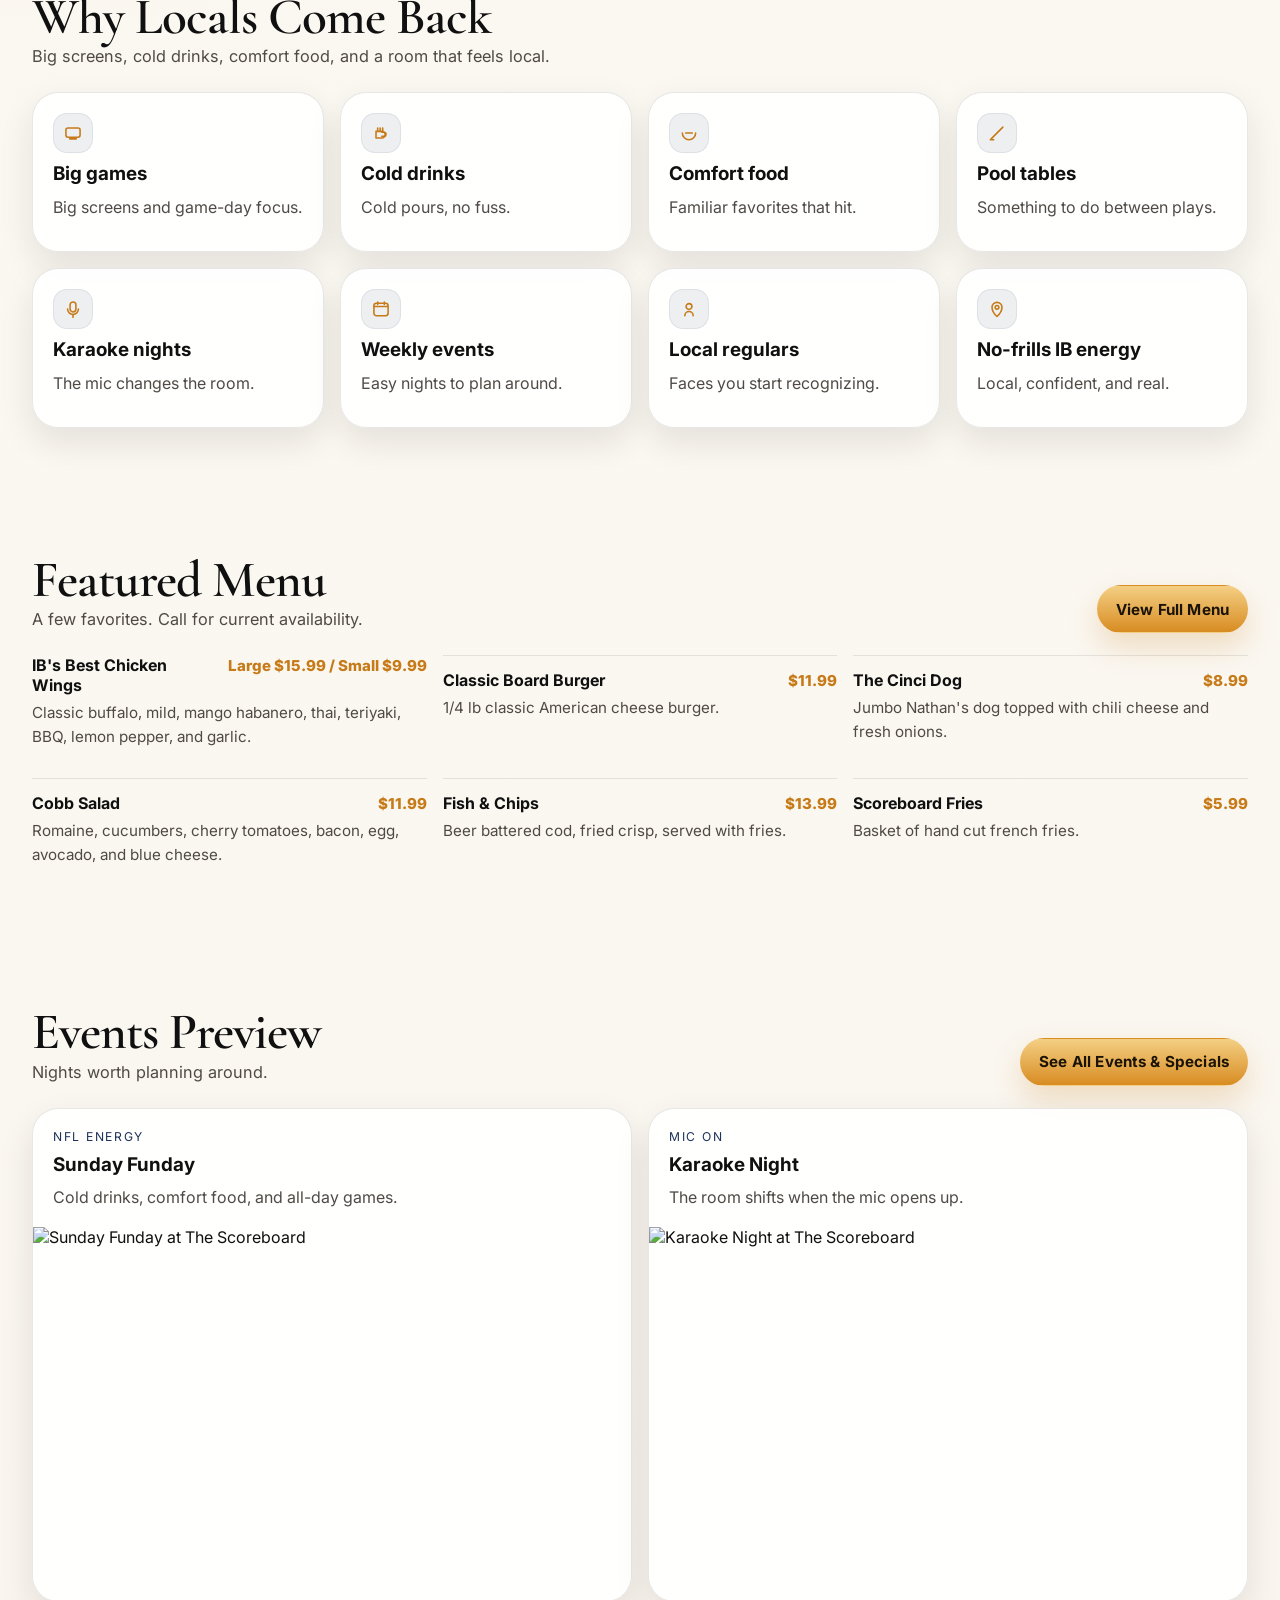
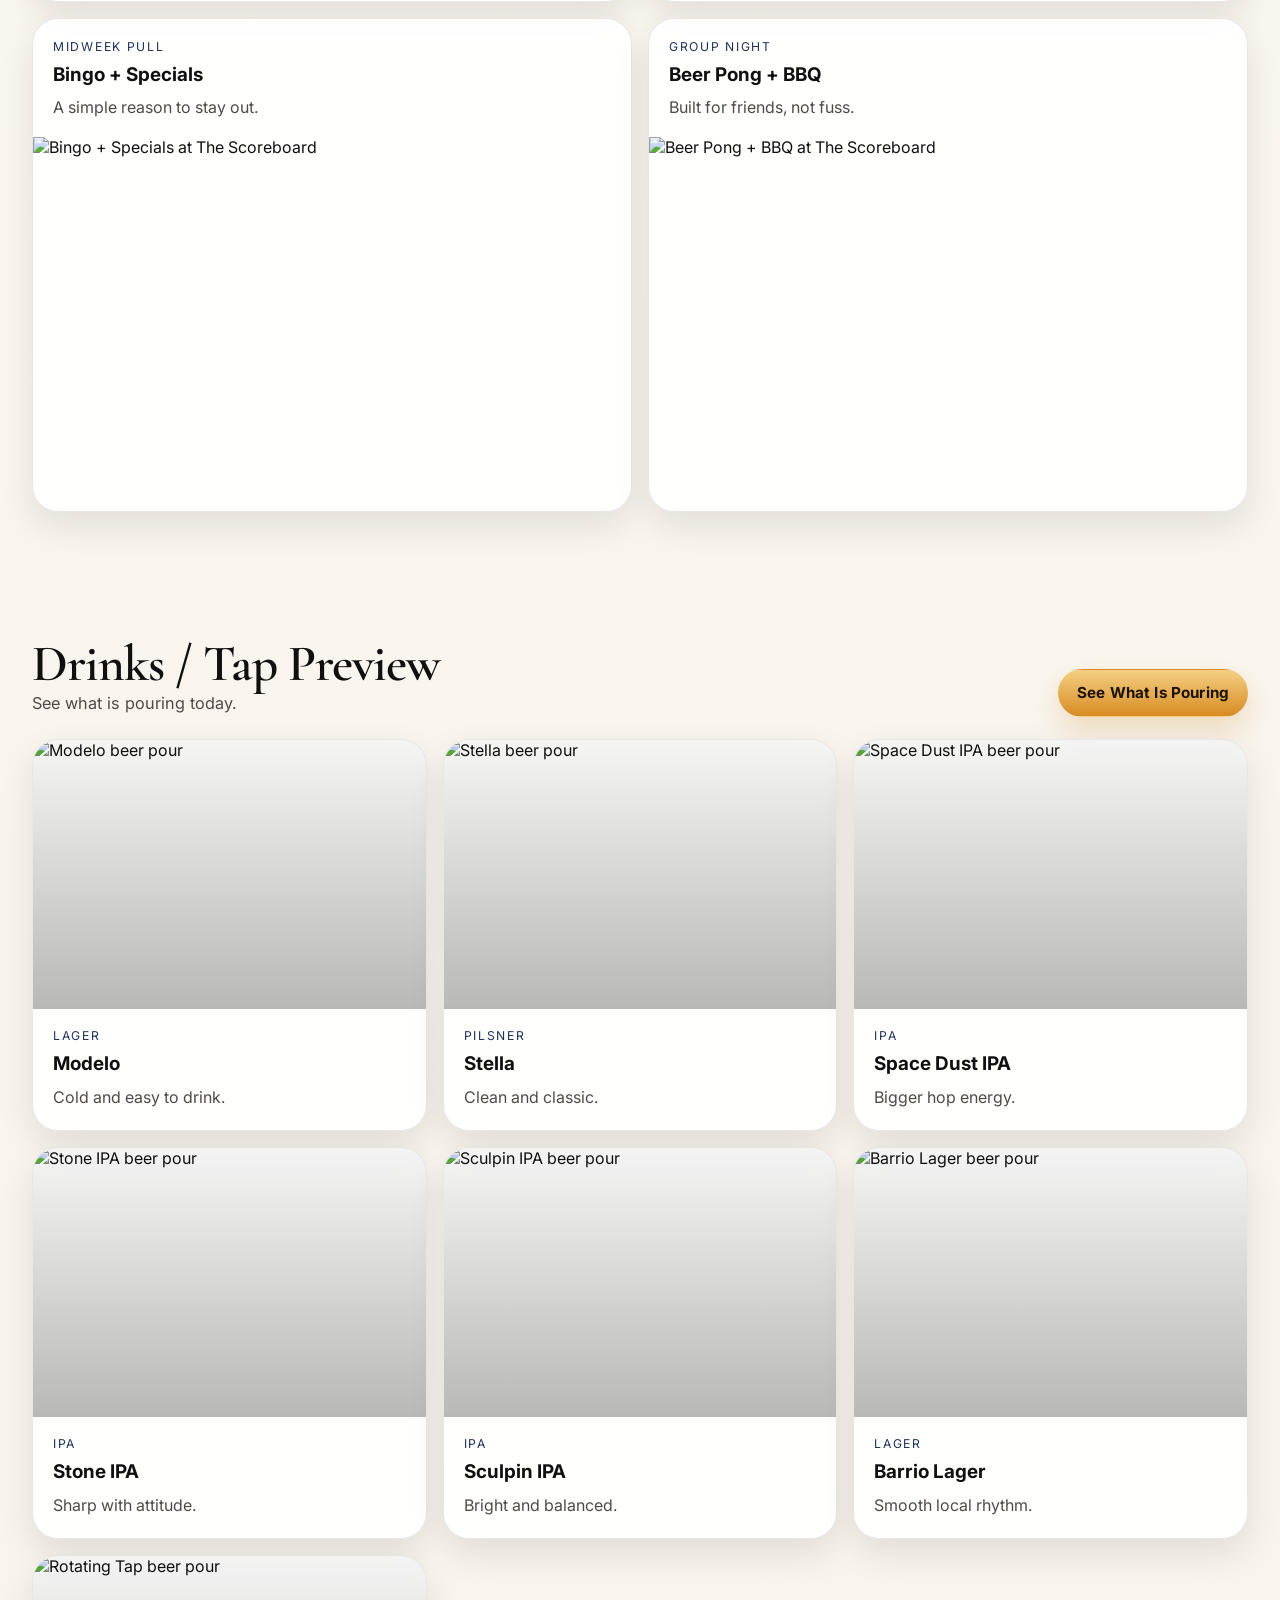
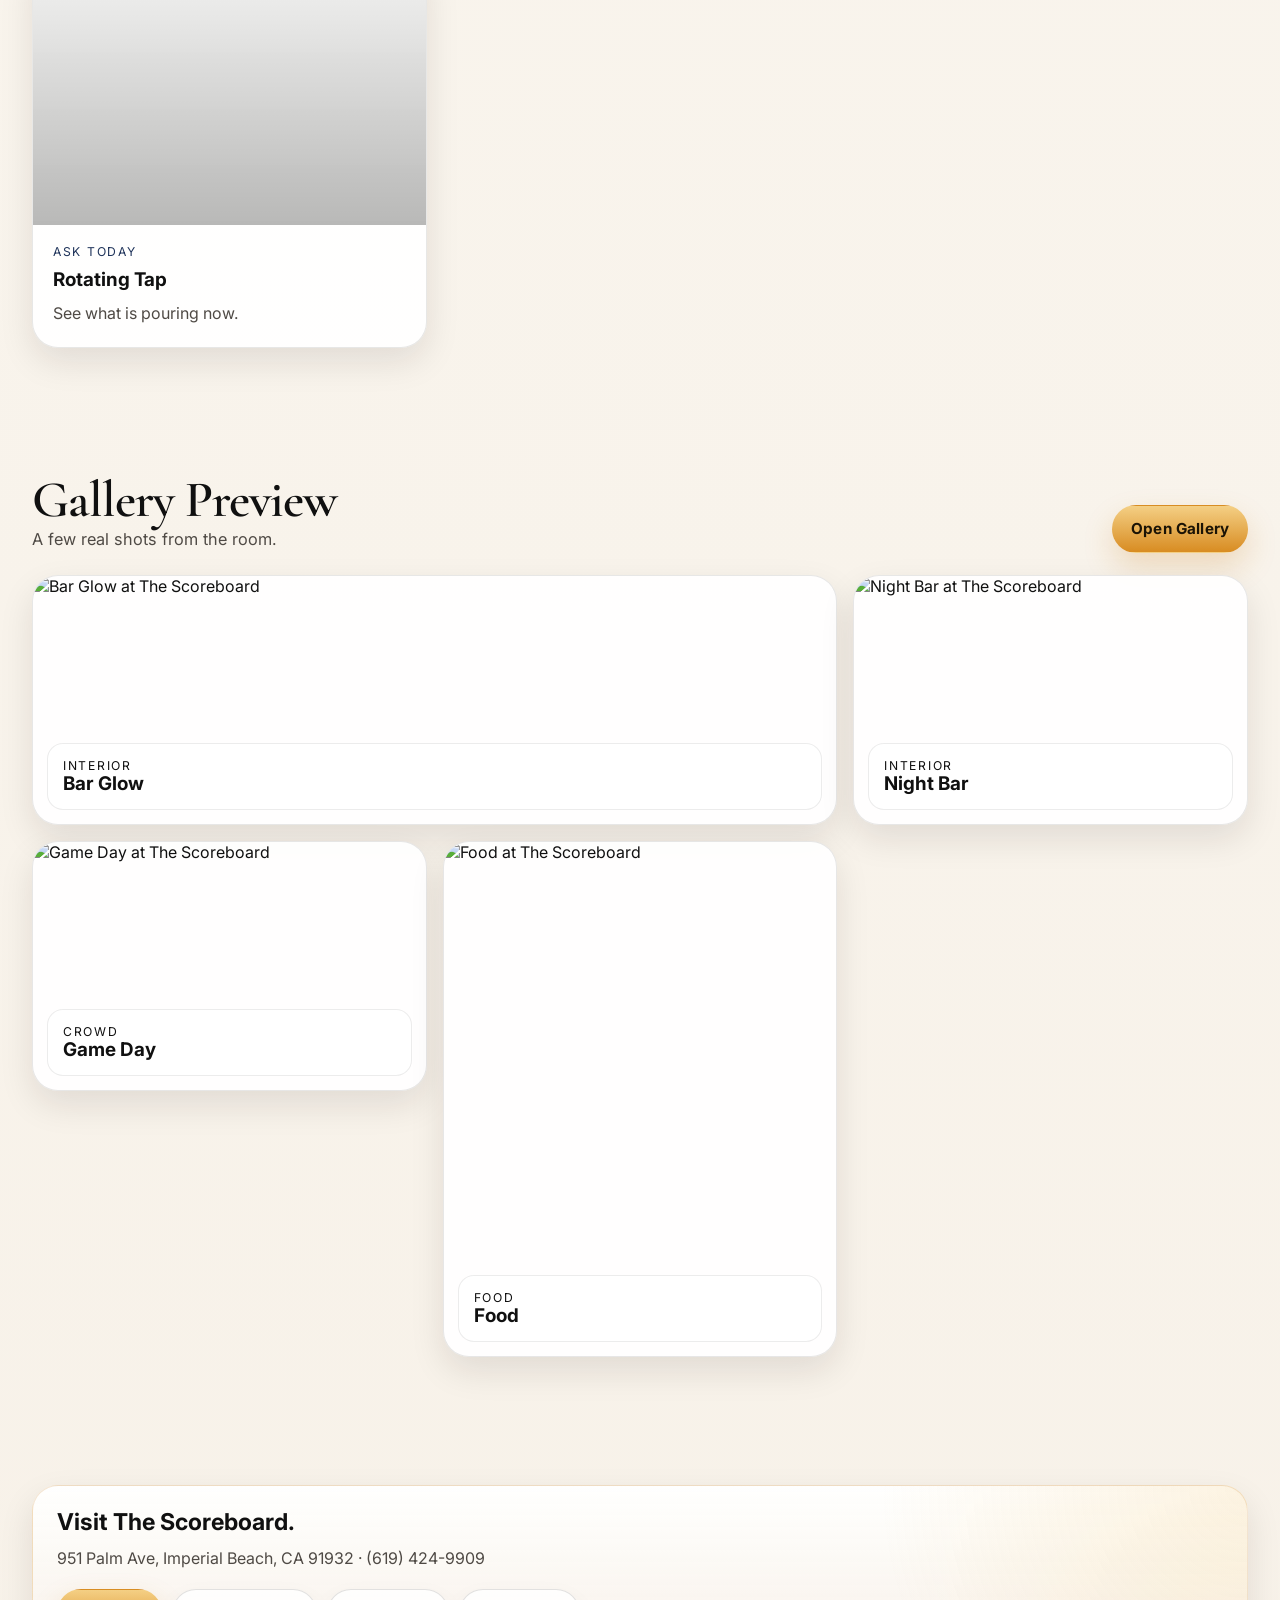
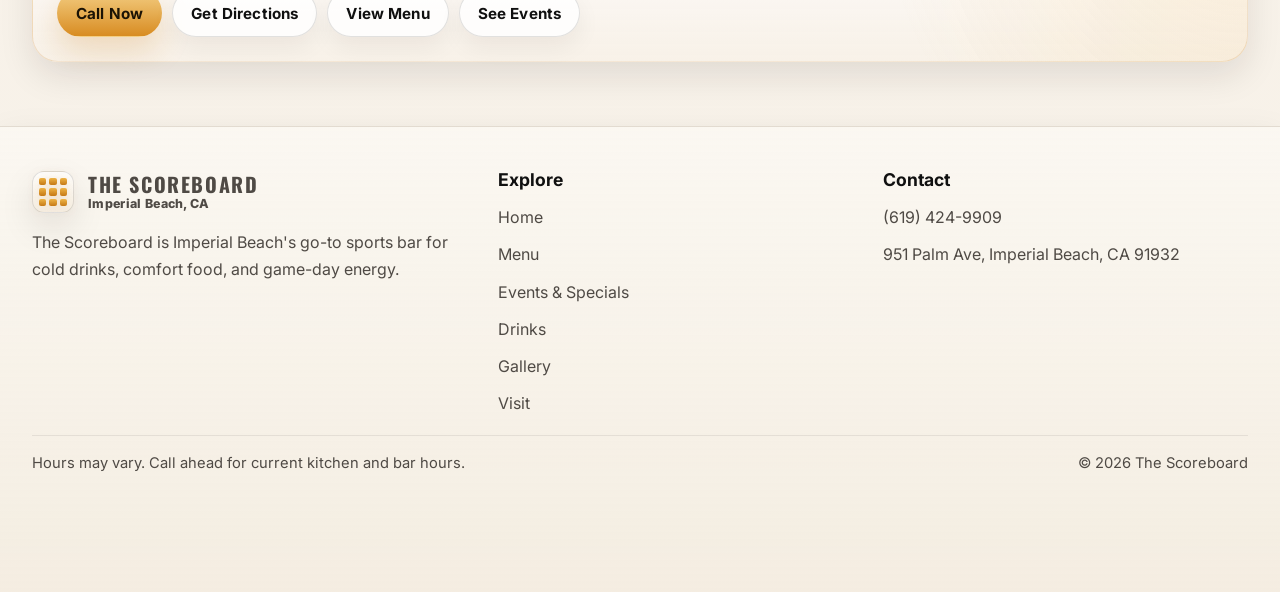
==== commit 81810e9e: "Refresh the site visuals and copy" ====
--- a/index.html
+++ b/index.html
@@ -8,7 +8,7 @@
       name="description"
       content="The Scoreboard is Imperial Beach's local sports bar and grill for cold beer, comfort food, weekly events, karaoke, pool tables, and game-day energy."
     />
-    <meta name="theme-color" content="#07111d" />
+    <meta name="theme-color" content="#fbf8f1" />
     <link rel="stylesheet" href="/styles.css" />
   </head>
   <body data-page="home">
@@ -17,9 +17,9 @@
       <section class="hero">
         <div class="site-shell hero-grid">
           <div class="hero-copy" data-reveal>
-            <h1>Imperial Beach's Game-Day Headquarters</h1>
+            <h1>Big games. Cold drinks. Real IB energy.</h1>
             <p>
-              Cold beer, comfort food, big screens, weekly events, and true local energy at The Scoreboard.
+              Comfort food, cold pours, big screens, and weekly reasons to come through.
             </p>
             <div class="hero-actions">
               <a class="button-accent" href="/menu/">View Menu</a>
@@ -38,29 +38,29 @@
               </div>
               <div class="meta-card">
                 <span>Today</span>
-                <strong>Call to confirm tonight's schedule</strong>
+                <strong>Call ahead for tonight's schedule</strong>
               </div>
             </div>
           </div>
           <div class="hero-media" data-reveal>
             <div class="media-frame">
               <img
-                src="/assets/interior.svg"
-                alt="Dark, energetic sports bar interior with glowing screens and bar seating"
+                src="https://unsplash.com/photos/2GNBoMgKYEo/download?force=true"
+                alt="Warm, modern bar interior with glowing bottles and polished seating"
                 loading="eager"
               />
               <div class="hero-stage">
                 <div class="scoreboard-ticker" data-scoreboard-ticker></div>
                 <div class="hero-info">
                   <div class="hero-callout">
-                    <span class="label">The Last True Dive Bar in IB</span>
-                    <strong>Reimagined for today.</strong>
-                    <span>Local, not generic. Polished, not luxury.</span>
+                    <span class="label">The Scoreboard</span>
+                    <strong>Sharper, brighter, better.</strong>
+                    <span>Local energy with a cleaner finish.</span>
                   </div>
                   <div class="hero-callout">
                     <span class="label">Next step</span>
                     <strong>Pull up for the game.</strong>
-                    <span>Stay for the crowd, the specials, and the room energy.</span>
+                    <span>Stay for the crowd and the specials.</span>
                   </div>
                 </div>
               </div>
@@ -75,8 +75,7 @@
             <div>
               <h2>Tonight at The Scoreboard</h2>
               <p class="section-lead">
-                The room should tell you what is happening tonight before you even ask. This scoreboard-style
-                card keeps the weekly rhythm easy to scan.
+                See what is on tonight at a glance.
               </p>
             </div>
             <div class="section-actions">
@@ -87,10 +86,9 @@
             <div class="stack" data-tonight></div>
             <div class="board-aside">
               <div class="banner">
-                <h3>Your next game night, karaoke night, or Sunday Funday starts here.</h3>
+                <h3>Game night, karaoke night, or Sunday Funday.</h3>
                 <p>
-                  The schedule is built to pull people in fast: simple specials, clear event nights, and a
-                  local atmosphere that feels easy to choose.
+                  Simple specials, clear nights, and an easy reason to stay out.
                 </p>
                 <div class="button-row">
                   <a class="button-accent" href="/events/">See All Events & Specials</a>
@@ -115,8 +113,7 @@
             <div>
               <h2>Why Locals Come Back</h2>
               <p class="section-lead">
-                Keep the tone sharp and local. The site should feel like the obvious Imperial Beach hangout,
-                not a chain restaurant pretending to be a neighborhood bar.
+                Big screens, cold drinks, comfort food, and a room that feels local.
               </p>
             </div>
           </div>
@@ -130,7 +127,7 @@
             <div>
               <h2>Featured Menu</h2>
               <p class="section-lead">
-                Menu items and prices may change. Call for current availability.
+                A few favorites. Call for current availability.
               </p>
             </div>
             <div class="section-actions">
@@ -146,7 +143,7 @@
           <div class="section-header">
             <div>
               <h2>Events Preview</h2>
-              <p class="section-lead">This should feel like the main conversion engine of the site.</p>
+              <p class="section-lead">Nights worth planning around.</p>
             </div>
             <div class="section-actions">
               <a class="button-accent" href="/events/">See All Events & Specials</a>
@@ -161,7 +158,7 @@
           <div class="section-header">
             <div>
               <h2>Drinks / Tap Preview</h2>
-              <p class="section-lead">Ask what is rotating today.</p>
+              <p class="section-lead">See what is pouring today.</p>
             </div>
             <div class="section-actions">
               <a class="button-accent" href="/drinks/">See What Is Pouring</a>
@@ -177,8 +174,7 @@
             <div>
               <h2>Gallery Preview</h2>
               <p class="section-lead">
-                Use the best available photos first. If a real image is not ready yet, make the placeholder
-                feel like something the owner can replace later without rebuilding the design.
+                A few real shots from the room.
               </p>
             </div>
             <div class="section-actions">
@@ -191,23 +187,8 @@
 
       <section class="section">
         <div class="site-shell">
-          <div class="section-header">
-            <div>
-              <h2>Built to Bring More People Through the Door</h2>
-              <p class="section-lead">
-                A subtle proof section that shows the owner how the new site helps the business without feeling
-                like an agency pitch.
-              </p>
-            </div>
-          </div>
-          <div class="section-grid three" data-proof></div>
-        </div>
-      </section>
-
-      <section class="section">
-        <div class="site-shell">
           <div class="banner">
-            <h3>Visit The Scoreboard</h3>
+            <h3>Visit The Scoreboard.</h3>
             <p>951 Palm Ave, Imperial Beach, CA 91932 · (619) 424-9909</p>
             <div class="button-row">
               <a class="button-accent" href="tel:+16194249909">Call Now</a>
--- a/styles.css
+++ b/styles.css
@@ -1,21 +1,21 @@
-@import url("https://fonts.googleapis.com/css2?family=Inter:wght@400;500;600;700;800&family=Oswald:wght@400;500;600;700&display=swap");
+@import url("https://fonts.googleapis.com/css2?family=Inter:wght@400;500;600;700;800&family=Cormorant+Garamond:wght@500;600;700&family=Oswald:wght@400;500;600;700&display=swap");
 
 :root {
-  color-scheme: dark;
-  --bg: #07111d;
-  --bg-2: #0b1625;
-  --panel: rgba(12, 22, 35, 0.82);
-  --panel-strong: rgba(8, 15, 25, 0.92);
-  --line: rgba(255, 255, 255, 0.08);
-  --line-strong: rgba(255, 255, 255, 0.14);
-  --text: #f8fbff;
-  --muted: #b4bfce;
-  --muted-2: #8493a7;
-  --accent: #f2b24d;
-  --accent-2: #ffd47b;
-  --blue: #60a5fa;
-  --shadow: 0 28px 80px rgba(0, 0, 0, 0.34);
-  --shadow-soft: 0 18px 40px rgba(0, 0, 0, 0.24);
+  color-scheme: light;
+  --bg: #fcfaf5;
+  --bg-2: #f3ede1;
+  --panel: rgba(255, 255, 255, 0.82);
+  --panel-strong: rgba(255, 255, 255, 0.96);
+  --line: rgba(19, 19, 19, 0.1);
+  --line-strong: rgba(19, 19, 19, 0.18);
+  --text: #101010;
+  --muted: #4f4a45;
+  --muted-2: #7d746a;
+  --accent: #c77b18;
+  --accent-2: #efb648;
+  --blue: #1f335a;
+  --shadow: 0 28px 70px rgba(32, 24, 16, 0.14);
+  --shadow-soft: 0 14px 34px rgba(32, 24, 16, 0.1);
   --radius-xl: 34px;
   --radius-lg: 26px;
   --radius-md: 18px;
@@ -38,10 +38,10 @@
   margin: 0;
   min-height: 100vh;
   background:
-    radial-gradient(circle at top left, rgba(96, 165, 250, 0.12), transparent 28%),
-    radial-gradient(circle at top right, rgba(242, 178, 77, 0.12), transparent 24%),
-    radial-gradient(circle at 50% 0%, rgba(255, 255, 255, 0.05), transparent 40%),
-    linear-gradient(180deg, #07111d 0%, #09131f 44%, #070d15 100%);
+    radial-gradient(circle at top left, rgba(239, 182, 72, 0.12), transparent 28%),
+    radial-gradient(circle at top right, rgba(31, 51, 90, 0.08), transparent 24%),
+    radial-gradient(circle at 50% 0%, rgba(255, 255, 255, 0.55), transparent 40%),
+    linear-gradient(180deg, #fcfaf5 0%, #f3ede1 44%, #f7f1e8 100%);
   color: var(--text);
   font-family: "Inter", system-ui, sans-serif;
   letter-spacing: 0;
@@ -93,9 +93,9 @@
   position: sticky;
   top: 0;
   z-index: 40;
-  border-bottom: 1px solid rgba(255, 255, 255, 0.08);
+  border-bottom: 1px solid rgba(19, 19, 19, 0.08);
   backdrop-filter: blur(18px);
-  background: linear-gradient(180deg, rgba(5, 10, 17, 0.92), rgba(5, 10, 17, 0.72));
+  background: linear-gradient(180deg, rgba(252, 250, 245, 0.92), rgba(252, 250, 245, 0.72));
 }
 
 .header-inner {
@@ -1327,3 +1327,332 @@
     padding-bottom: 130px;
   }
 }
+
+/* Light premium theme override */
+body {
+  background:
+    radial-gradient(circle at top left, rgba(239, 182, 72, 0.14), transparent 24%),
+    radial-gradient(circle at top right, rgba(31, 51, 90, 0.08), transparent 22%),
+    linear-gradient(180deg, #fcfaf5 0%, #f7f1e8 100%);
+  color: var(--text);
+}
+
+body::before {
+  opacity: 0.14;
+  background-image:
+    linear-gradient(rgba(19, 19, 19, 0.04) 1px, transparent 1px),
+    linear-gradient(90deg, rgba(19, 19, 19, 0.04) 1px, transparent 1px);
+}
+
+.site-header {
+  border-bottom-color: rgba(19, 19, 19, 0.08);
+  background: linear-gradient(180deg, rgba(252, 250, 245, 0.92), rgba(252, 250, 245, 0.8));
+}
+
+.desktop-nav {
+  border-color: rgba(19, 19, 19, 0.08);
+  background: rgba(255, 255, 255, 0.72);
+  box-shadow: var(--shadow-soft);
+}
+
+.desktop-nav a {
+  color: var(--muted);
+}
+
+.desktop-nav a:hover,
+.desktop-nav a[aria-current="page"] {
+  color: var(--text);
+  background: rgba(31, 51, 90, 0.08);
+}
+
+.brand-mark {
+  border-color: rgba(19, 19, 19, 0.12);
+  background: linear-gradient(180deg, rgba(255, 255, 255, 0.94), rgba(245, 238, 226, 0.9));
+}
+
+.brand-mark span {
+  background: linear-gradient(180deg, var(--accent-2), var(--accent));
+  box-shadow: 0 0 14px rgba(199, 123, 24, 0.24);
+}
+
+.button,
+.button-ghost,
+.mobile-action {
+  background: rgba(255, 255, 255, 0.82);
+  border-color: rgba(19, 19, 19, 0.12);
+  color: var(--text);
+  box-shadow: 0 10px 24px rgba(32, 24, 16, 0.06);
+}
+
+.button-accent {
+  color: #1b1305;
+  background: linear-gradient(180deg, #f4cf84, #d88c22);
+  box-shadow: 0 14px 30px rgba(199, 123, 24, 0.22);
+}
+
+.button-accent:hover,
+.button-ghost:hover,
+.button:hover,
+.mobile-action:hover,
+.desktop-nav a:hover {
+  box-shadow: 0 16px 34px rgba(32, 24, 16, 0.11);
+}
+
+.mobile-nav summary {
+  border-color: rgba(19, 19, 19, 0.12);
+  background: rgba(255, 255, 255, 0.85);
+}
+
+.mobile-nav-panel {
+  border-color: rgba(19, 19, 19, 0.08);
+  background: rgba(255, 255, 255, 0.96);
+  box-shadow: var(--shadow);
+}
+
+.mobile-nav-panel a:hover,
+.mobile-nav-panel a[aria-current="page"] {
+  color: var(--text);
+  background: rgba(31, 51, 90, 0.08);
+}
+
+.hero::before {
+  background:
+    radial-gradient(circle at 25% 15%, rgba(239, 182, 72, 0.18), transparent 20%),
+    radial-gradient(circle at 80% 10%, rgba(31, 51, 90, 0.12), transparent 18%);
+}
+
+.hero h1,
+.page-hero h1,
+.section h2 {
+  font-family: "Cormorant Garamond", Georgia, serif;
+  font-weight: 600;
+  text-transform: none;
+  letter-spacing: -0.02em;
+}
+
+.hero-copy p,
+.page-hero p,
+.section-lead {
+  color: var(--muted);
+}
+
+.media-frame,
+.panel,
+.meta-card,
+.score-card,
+.menu-card,
+.tap-card,
+.reason-card,
+.proof-card,
+.event-card,
+.gallery-card,
+.visit-card,
+.board-card,
+.day-card,
+.menu-section,
+.banner,
+.map-frame,
+.desktop-nav,
+.mobile-nav-panel,
+.footer {
+  border-color: rgba(19, 19, 19, 0.1);
+  background: var(--panel);
+  box-shadow: var(--shadow-soft);
+}
+
+.media-frame {
+  background:
+    linear-gradient(180deg, rgba(255, 255, 255, 0.5), rgba(255, 255, 255, 0.18)),
+    var(--panel);
+}
+
+.media-frame::after {
+  background:
+    linear-gradient(180deg, rgba(247, 241, 232, 0.06), rgba(14, 14, 14, 0.5)),
+    radial-gradient(circle at 50% 15%, rgba(239, 182, 72, 0.18), transparent 30%),
+    radial-gradient(circle at 80% 80%, rgba(31, 51, 90, 0.12), transparent 30%);
+}
+
+.scoreboard-ticker,
+.ticker-track {
+  border-color: rgba(19, 19, 19, 0.08);
+  background: rgba(255, 255, 255, 0.9);
+}
+
+.ticker-pill {
+  background: rgba(31, 51, 90, 0.06);
+  color: var(--text);
+}
+
+.ticker-pill b,
+.score-card .day,
+.menu-card .cost,
+.tap-card .cost,
+.menu-row .price,
+.tag,
+.card-icon,
+.reason-icon,
+.day-card .abbr {
+  color: var(--accent);
+}
+
+.hero-callout {
+  background: rgba(255, 255, 255, 0.9);
+  border-color: rgba(19, 19, 19, 0.08);
+}
+
+.hero-callout .label,
+.meta-card span,
+.gallery-card .tag,
+.visit-card .tag,
+.day-card .tag,
+.tap-card .tag,
+.event-card .tag,
+.proof-card .tag,
+.menu-card .tag,
+.menu-section .tag {
+  color: var(--blue);
+}
+
+.hero-callout span,
+.hero-callout strong {
+  color: var(--text);
+}
+
+.score-card,
+.reason-card,
+.menu-card,
+.tap-card,
+.proof-card,
+.event-card,
+.gallery-card,
+.visit-card,
+.day-card {
+  background: rgba(255, 255, 255, 0.92);
+}
+
+.reason-icon,
+.card-icon {
+  background: rgba(31, 51, 90, 0.08);
+  border-color: rgba(31, 51, 90, 0.08);
+}
+
+.menu-section {
+  background: linear-gradient(180deg, rgba(255, 255, 255, 0.92), rgba(247, 241, 232, 0.84));
+}
+
+.menu-row {
+  border-top-color: rgba(19, 19, 19, 0.09);
+}
+
+.menu-row p,
+.score-card p,
+.reason-card p,
+.menu-card p,
+.tap-card p,
+.proof-card p,
+.event-card p,
+.gallery-card p,
+.visit-card p,
+.board-card p,
+.day-card p {
+  color: var(--muted);
+}
+
+.chip,
+.filter-chip {
+  border-color: rgba(19, 19, 19, 0.1);
+  background: rgba(255, 255, 255, 0.84);
+  color: var(--muted);
+}
+
+.chip:hover,
+.filter-chip:hover,
+.chip.is-active,
+.filter-chip.is-active {
+  background: rgba(239, 182, 72, 0.16);
+  color: var(--text);
+  border-color: rgba(199, 123, 24, 0.35);
+}
+
+.banner {
+  border-color: rgba(199, 123, 24, 0.18);
+  background:
+    radial-gradient(circle at top right, rgba(239, 182, 72, 0.16), transparent 30%),
+    linear-gradient(180deg, rgba(255, 255, 255, 0.96), rgba(247, 241, 232, 0.9));
+}
+
+.gallery-card .overlay {
+  background: rgba(255, 255, 255, 0.82);
+  border-color: rgba(19, 19, 19, 0.08);
+}
+
+.gallery-card h3,
+.gallery-card .tag {
+  color: var(--text);
+}
+
+.map-frame {
+  background:
+    radial-gradient(circle at 20% 20%, rgba(31, 51, 90, 0.14), transparent 18%),
+    radial-gradient(circle at 70% 40%, rgba(239, 182, 72, 0.16), transparent 18%),
+    linear-gradient(180deg, rgba(255, 255, 255, 0.94), rgba(244, 237, 225, 0.96));
+}
+
+.map-grid {
+  opacity: 0.22;
+  background-image:
+    linear-gradient(rgba(19, 19, 19, 0.06) 1px, transparent 1px),
+    linear-gradient(90deg, rgba(19, 19, 19, 0.06) 1px, transparent 1px);
+}
+
+.map-pin {
+  border-color: rgba(199, 123, 24, 0.28);
+  background: radial-gradient(circle, rgba(239, 182, 72, 0.34), rgba(239, 182, 72, 0.08) 70%);
+  box-shadow: 0 0 0 18px rgba(239, 182, 72, 0.08);
+}
+
+.map-pin svg {
+  color: var(--accent);
+}
+
+.map-label {
+  background: rgba(255, 255, 255, 0.88);
+  border-color: rgba(19, 19, 19, 0.08);
+}
+
+.footer {
+  border-top-color: rgba(19, 19, 19, 0.08);
+  background: linear-gradient(180deg, rgba(252, 250, 245, 0.7), rgba(244, 237, 225, 0.96));
+}
+
+.footer p,
+.footer a,
+.footer-note {
+  color: var(--muted);
+}
+
+.footer-note {
+  border-top-color: rgba(19, 19, 19, 0.08);
+}
+
+.mobile-cta {
+  background: linear-gradient(180deg, rgba(252, 250, 245, 0), rgba(252, 250, 245, 0.98) 24%);
+}
+
+.mobile-action {
+  background: rgba(255, 255, 255, 0.92);
+  border-color: rgba(19, 19, 19, 0.12);
+}
+
+.center-note,
+.meta-card strong,
+.menu-row h3,
+.tap-card h3,
+.event-card h3,
+.gallery-card h3,
+.visit-card h3,
+.day-card h3,
+.score-card h3 {
+  color: var(--text);
+}
